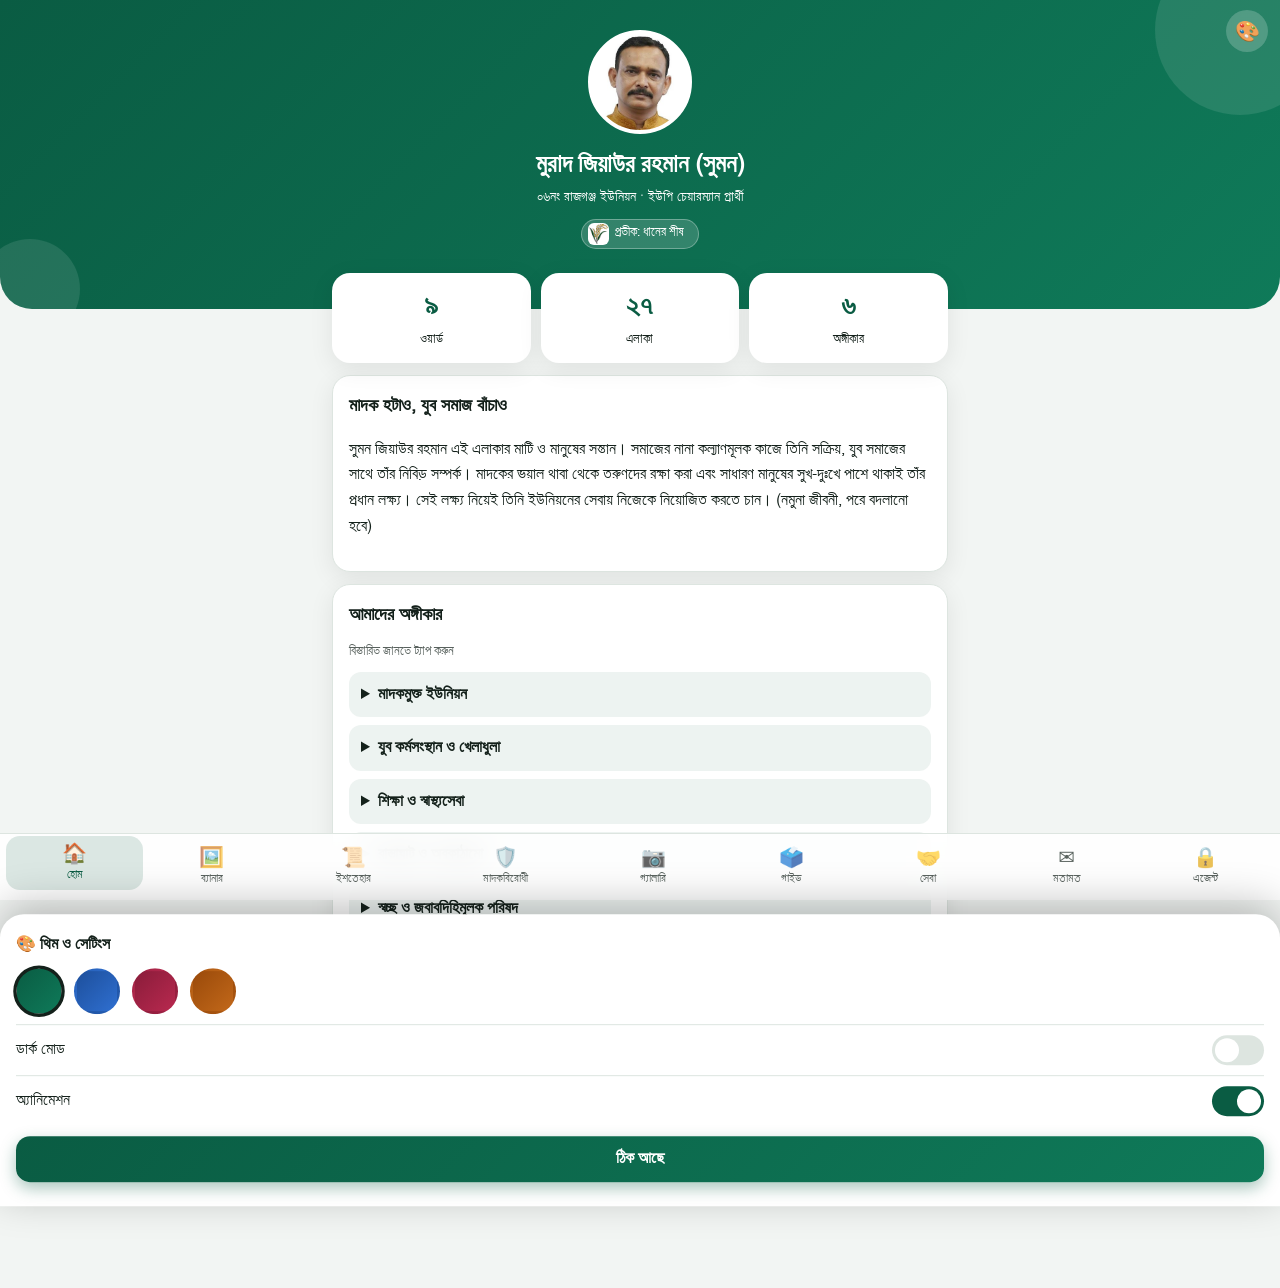
==== index.html @ 0ca91ae8 "Add files via upload" ====
<!doctype html><html lang="bn"><head><meta charset="utf-8"><meta name="viewport" content="width=device-width,initial-scale=1,viewport-fit=cover"><title>মুরাদ জিয়াউর রহমান (সুমন) · ০৬নং রাজগঞ্জ ইউনিয়ন</title>
<meta name="description" content="মাদক হটাও, যুব সমাজ বাঁচাও — ইউপি চেয়ারম্যান প্রার্থী, ০৬নং রাজগঞ্জ ইউনিয়ন, বেগমগঞ্জ, নোয়াখালী">
<meta property="og:type" content="website"><meta property="og:title" content="মুরাদ জিয়াউর রহমান (সুমন) · ইউপি চেয়ারম্যান প্রার্থী"><meta property="og:description" content="মাদক হটাও, যুব সমাজ বাঁচাও — ০৬নং রাজগঞ্জ ইউনিয়ন">
<meta property="og:image" content="https://sumonvai-seven.vercel.app/img/og.jpg"><meta property="og:url" content="https://sumonvai-seven.vercel.app/"><meta name="twitter:card" content="summary_large_image"><meta name="theme-color" content="#0a5c43">
<link rel="stylesheet" href="css/style.css"><link rel="manifest" href="manifest.json"><link rel="apple-touch-icon" href="img/icon-192.png"></head><body>
<header><div class="orb o1"></div><div class="orb o2"></div><button id="tb" aria-label="থিম">🎨</button><div class="av" id="av">👤</div><h1 id="hn"></h1><p id="hp"></p><span id="sy" class="chip"></span></header>
<nav><button class="on" data-t="home"><span>🏠</span>হোম</button><button data-t="make"><span>🖼️</span>ব্যানার</button><button data-t="manifesto"><span>📜</span>ইশতেহার</button><button data-t="drug"><span>🛡️</span>মাদকবিরোধী</button><button data-t="gallery"><span>📷</span>গ্যালারি</button><button data-t="guide"><span>🗳️</span>গাইড</button><button data-t="svc"><span>🤝</span>সেবা</button><button data-t="form"><span>✉️</span>মতামত</button><a href="agent.html"><span>🔒</span>এজেন্ট</a></nav>
<main>
<section id="home" class="on"><div class="stats rv"><div><b data-n="9">০</b>ওয়ার্ড</div><div><b data-n="27">০</b>এলাকা</div><div><b data-n="3">০</b>অঙ্গীকার</div></div><div class="card"><h2 id="sl"></h2><p id="bio"></p><button class="btn" id="vid" data-v="" style="display:none">▶ ভিডিও বার্তা দেখুন</button></div>
<div class="card"><h2>আমাদের অঙ্গীকার</h2><small>বিস্তারিত জানতে ট্যাপ করুন</small><div id="pl"></div></div>
<div class="card"><h2>যোগাযোগ</h2><p>ফোন: <a id="ph"></a><br>ফেসবুক: <a id="fb">পেজ দেখুন</a></p></div></section>
<section id="make"><div class="card"><h2>সমর্থক ব্যানার ও প্রোফাইল ফ্রেম</h2>
<label>আপনার ছবি<input id="pf" type="file" accept="image/*"></label><label>আপনার নাম<input id="un" placeholder="যেমন: আব্দুল করিম"></label>
<canvas id="ed" width="300" height="300"></canvas><small>আঙুলে টেনে সরান, দুই আঙুলে জুম করুন</small>
<input id="zm" type="range" min="1" max="4" step="0.02" value="1" aria-label="জুম">
<div class="row"><button id="rt">⟳ ঘুরান</button><button id="sq">⬜ গোল/চৌকো</button><button id="rs">রিসেট</button></div>
<div class="row"><button id="bg">✨ ব্যাকগ্রাউন্ড মুছুন (ঐচ্ছিক)</button></div>
<details id="bl" class="bl"><summary>🔗 অটো মোছা না হলে ফ্রি সাইটে মুছুন</summary><p>নিচের যেকোনো সাইটে ছবি দিয়ে ব্যাকগ্রাউন্ড মুছে <b>PNG</b> ডাউনলোড করুন, তারপর ওপরে "আপনার ছবি"-তে সেই PNG আপলোড করুন (স্বচ্ছ ব্যাকগ্রাউন্ড নিজে থেকেই ধরা হবে)।</p><div class="row"><a class="lk" href="https://www.remove.bg/upload" target="_blank" rel="noopener">remove.bg</a><a class="lk" href="https://www.adobe.com/express/feature/image/remove-background" target="_blank" rel="noopener">Adobe Express</a><a class="lk" href="https://www.photoroom.com/tools/background-remover" target="_blank" rel="noopener">Photoroom</a></div></details>
<div class="row" id="tp"></div><button class="btn" id="mk">ব্যানার বানান</button>
<canvas id="cv"></canvas><div id="ac" style="display:none"><button class="btn" id="d1">⬇ ডাউনলোড করুন</button><button class="btn" id="d2" style="background:#1877f2">📘 ফেসবুকে আপলোড করুন</button><button class="btn" id="d3" style="background:#25d366;color:#07240f">💬 হোয়াটসঅ্যাপে শেয়ার করুন</button></div>
<p><small>ছবি আপনার ফোনেই তৈরি হয়, কোথাও জমা হয় না।</small></p></div></section>
<section id="manifesto"><h2>ইশতেহার</h2><div id="mf"></div></section>
<section id="drug"><div class="card"><h2>🛡️ মাদকের বিরুদ্ধে আমার অবস্থান</h2><p id="dlead"></p><ul id="dp"></ul><div id="dm"></div><button class="btn" id="dc">🤝 মাদকবিরোধী উদ্যোগে যুক্ত হোন</button></div></section>

<section id="gallery"><h2>গ্যালারি</h2><div id="gl" class="gal"></div><div id="vl"></div></section>
<section id="form"><div class="card"><h2>মতামত / সমস্যা জানান / স্বেচ্ছাসেবক হোন</h2>
<label>কী জানাতে চান?<select id="ft"><option>মতামত</option><option>সমস্যা জানান</option><option>স্বেচ্ছাসেবক হতে চাই</option></select></label>
<label>নাম<input id="fn"></label><label>ফোন<input id="fp" type="tel" inputmode="tel"></label>
<label>ওয়ার্ড<select id="fw"><option value="">জানি না</option><option>ওয়ার্ড ১</option><option>ওয়ার্ড ২</option><option>ওয়ার্ড ৩</option><option>ওয়ার্ড ৪</option><option>ওয়ার্ড ৫</option><option>ওয়ার্ড ৬</option><option>ওয়ার্ড ৭</option><option>ওয়ার্ড ৮</option><option>ওয়ার্ড ৯</option></select></label>
<label>বার্তা<textarea id="fm" rows="4"></textarea></label>
<input id="fh" tabindex="-1" autocomplete="off" aria-hidden="true" style="position:absolute;left:-9999px">
<button class="btn" id="fs">পাঠান</button><p id="fx"></p></div></section>
<section id="guide"><div class="card"><h2>ভোটের দিনের গাইড</h2><small>ধাপে ট্যাপ করে টিক দিন ✓</small><p id="gd" style="display:none"></p><ol id="gs"></ol></div><div class="card"><h2>মনে রাখুন</h2><ul id="gn"></ul></div></section>
<section id="svc"><div class="card"><h2>সেবা ও জরুরি তথ্য</h2><ul><li>জরুরি সহায়তা: <a href="tel:999">৯৯৯</a></li><li>জন্ম ও মৃত্যু নিবন্ধন, নাগরিক ও ওয়ারিশ সনদ, ভাতার আবেদন: ইউনিয়ন পরিষদ কার্যালয়ে যোগাযোগ করুন <a id="of"></a></li><li>যোগাযোগ: <span id="ct"></span></li></ul></div></section>
</main>
<div id="ts"><b>🎨 থিম ও সেটিংস</b><div class="sw" id="swp"></div><div class="tg">ডার্ক মোড<button id="dkb"></button></div><div class="tg">অ্যানিমেশন<button id="mob" class="on"></button></div><button class="btn" id="tc">ঠিক আছে</button></div><div id="sp"><img class="lg" id="spi" alt=""><b id="spn"></b><small>০৬নং রাজগঞ্জ ইউনিয়ন</small></div><div id="tt"></div><canvas id="cf"></canvas>
<script src="js/config.js"></script><script src="js/app.js"></script><script src="js/studio.js"></script><script src="js/extras.js"></script></body></html>
---- css/style.css ----
@font-face{font-family:BnEmbed;src:url(../fonts/bn.woff) format("woff");font-display:swap}
:root{--c:#0a5c43;--bg:#f2f5f3;--ink:#14211b;--card:#fff;--line:#dde5e0;box-sizing:border-box;padding-top:env(safe-area-inset-top,0px);padding-bottom:env(safe-area-inset-bottom,0px)}
@media(prefers-color-scheme:dark){:root{--bg:#0e1411;--ink:#e8efea;--card:#171f1b;--line:#27342d}}
*{box-sizing:inherit}body{margin:0;background:var(--bg);color:var(--ink);font:16px/1.6 "Noto Sans Bengali","Kalpurush","Siyam Rupali",BnEmbed,system-ui,sans-serif}
header{background:var(--c);color:#fff;padding:18px 14px;text-align:center}header h1{margin:0;font-size:24px}header p{margin:2px 0 0;opacity:.92;font-size:14px}
nav{display:flex;gap:6px;overflow-x:auto;padding:10px 12px;position:sticky;top:env(safe-area-inset-top,0px);background:var(--bg);z-index:2}
nav button,nav a{flex:none;border:1.5px solid var(--line);background:var(--card);color:var(--ink);border-radius:99px;padding:8px 14px;font:inherit;font-size:14px;text-decoration:none;cursor:pointer}nav .on{background:var(--c);border-color:var(--c);color:#fff}
main{max-width:640px;margin:0 auto;padding:0 12px 30px}section{display:none}section.on{display:block}
.card{background:var(--card);border:1px solid var(--line);border-radius:16px;padding:16px;margin-bottom:12px}h2{margin:0 0 8px;font-size:18px}li{margin:6px 0}
.btn{background:var(--c);color:#fff;border:0;border-radius:12px;min-height:46px;padding:0 18px;font:inherit;font-weight:700;cursor:pointer;width:100%;margin-top:10px}
input{font:inherit;width:100%;min-height:46px;border:1.5px solid var(--line);border-radius:12px;padding:0 12px;background:var(--card);color:var(--ink);margin-top:6px}
canvas{width:100%;border-radius:12px;margin-top:10px;display:none}small{opacity:.7}a{color:var(--c)}
@counter-style bengali{system:numeric;symbols:"০" "১" "২" "৩" "৪" "৫" "৬" "৭" "৮" "৯"}
:root{--c2:#0f7a59;--acc:#c8962e;--r:18px;--sh:0 6px 24px rgba(0,0,0,.08)}
:root[data-theme=light]{--bg:#f2f5f3;--ink:#14211b;--card:#fff;--line:#dde5e0}:root[data-theme=dark]{--bg:#0e1411;--ink:#e8efea;--card:#171f1b;--line:#27342d}
body{padding-bottom:86px;transition:background .4s,color .4s}
@keyframes up{from{opacity:0;transform:translateY(18px)}to{opacity:1;transform:none}}@keyframes fl{0%,100%{transform:translateY(0)}50%{transform:translateY(-14px)}}
@keyframes pr{0%{box-shadow:0 0 0 0 rgba(255,255,255,.55)}100%{box-shadow:0 0 0 22px rgba(255,255,255,0)}}@keyframes sh{to{background-position:-200% 0}}
header{position:relative;overflow:hidden;background:linear-gradient(135deg,var(--c),var(--c2));padding:30px 16px 56px;border-radius:0 0 32px 32px}
.orb{position:absolute;border-radius:50%;background:rgba(255,255,255,.1);animation:fl 7s ease-in-out infinite}.o1{width:170px;height:170px;top:-55px;right:-45px}.o2{width:100px;height:100px;bottom:-30px;left:-20px;animation-delay:-3s}
.av{width:104px;height:104px;margin:0 auto 12px;border-radius:50%;border:4px solid #fff;background:#cfd8d3 center/cover;display:grid;place-items:center;font-size:48px;animation:pr 2.4s infinite;position:relative}
header h1,header p{position:relative;animation:up .7s both}header p{animation-delay:.15s}
#tb{position:absolute;top:calc(10px + env(safe-area-inset-top,0px));right:12px;z-index:3;width:42px;height:42px;border-radius:50%;border:0;background:rgba(255,255,255,.2);color:#fff;font-size:20px;cursor:pointer;backdrop-filter:blur(6px)}
nav{position:fixed;top:auto;bottom:0;left:0;right:0;justify-content:space-around;gap:0;padding:6px 6px calc(6px + env(safe-area-inset-bottom,0px));background:color-mix(in srgb,var(--card) 88%,transparent);backdrop-filter:blur(14px);border-top:1px solid var(--line);overflow:visible}
nav button,nav a{display:flex;flex-direction:column;align-items:center;border:0;background:none;border-radius:14px;padding:6px 8px;font-size:11.5px;min-width:56px;transition:.25s;color:var(--ink);opacity:.7}nav span{font-size:20px;line-height:1.2}
nav .on{background:color-mix(in srgb,var(--c) 14%,transparent);color:var(--c);opacity:1;transform:translateY(-4px)}
section.on{animation:up .45s both}.card{border-radius:var(--r);box-shadow:var(--sh);transition:transform .25s,box-shadow .25s}.card:hover{transform:translateY(-3px)}
.rv{opacity:0;transform:translateY(22px);transition:opacity .6s,transform .6s}.rv.in{opacity:1;transform:none}
.stats{display:grid;grid-template-columns:repeat(3,1fr);gap:10px;margin:-36px 0 12px;position:relative;z-index:1}.stats div{background:var(--card);border-radius:var(--r);box-shadow:var(--sh);text-align:center;padding:12px 4px;font-size:13px}.stats b{display:block;font-size:28px;color:var(--c)}
ol{counter-reset:n;list-style:none;padding:0}ol li{counter-increment:n;position:relative;padding:10px 12px 10px 54px;background:color-mix(in srgb,var(--c) 7%,transparent);border-radius:12px;cursor:pointer;transition:.25s}
ol li:before{content:counter(n,bengali);position:absolute;left:10px;top:50%;transform:translateY(-50%);width:32px;height:32px;border-radius:50%;background:var(--c);color:#fff;display:grid;place-items:center;font-weight:700}
ol li.done{opacity:.55;text-decoration:line-through}ol li.done:before{content:"✓";background:var(--acc)}
ul{list-style:none;padding:0;display:grid;gap:8px}ul li{background:color-mix(in srgb,var(--c) 7%,transparent);border-radius:12px;padding:10px 12px}
.btn{background:linear-gradient(135deg,var(--c),var(--c2));border-radius:14px;transition:transform .15s,box-shadow .25s;box-shadow:0 6px 16px color-mix(in srgb,var(--c) 35%,transparent)}.btn:active{transform:scale(.97)}
.btn.load{background:linear-gradient(90deg,var(--c),var(--acc),var(--c));background-size:200% 100%;animation:sh 1s linear infinite}
input:focus-visible,button:focus-visible,a:focus-visible{outline:3px solid color-mix(in srgb,var(--acc) 70%,transparent);outline-offset:2px}
#ts{position:fixed;left:0;right:0;bottom:0;z-index:20;background:var(--card);border-radius:24px 24px 0 0;padding:18px 16px calc(24px + env(safe-area-inset-bottom,0px));transform:translateY(105%);transition:transform .4s cubic-bezier(.2,.9,.3,1);box-shadow:0 -10px 40px rgba(0,0,0,.25)}#ts.on{transform:none}
.sw{display:flex;gap:12px;margin:10px 0}.sw i{width:46px;height:46px;border-radius:50%;cursor:pointer;border:3px solid transparent;transition:.2s}.sw i.on{border-color:var(--ink);transform:scale(1.12)}
.tg{display:flex;justify-content:space-between;align-items:center;padding:10px 0;border-top:1px solid var(--line)}.tg button{width:52px;height:30px;border-radius:99px;border:0;background:var(--line);position:relative;cursor:pointer}.tg button:after{content:"";position:absolute;top:3px;left:3px;width:24px;height:24px;border-radius:50%;background:#fff;transition:.25s}.tg button.on{background:var(--c)}.tg button.on:after{left:25px}
#sp{position:fixed;inset:0;z-index:50;background:linear-gradient(135deg,var(--c),var(--c2));color:#fff;display:grid;place-content:center;text-align:center;gap:10px;transition:opacity .6s,visibility .6s}#sp.off{opacity:0;visibility:hidden}#sp .lg{font-size:64px;animation:fl 1.6s ease-in-out infinite}#sp b{font-size:26px;animation:up .8s both}
#tt{position:fixed;left:50%;bottom:96px;transform:translate(-50%,20px);background:#16201a;color:#fff;padding:10px 16px;border-radius:12px;opacity:0;transition:.3s;z-index:30;pointer-events:none}#tt.on{opacity:1;transform:translate(-50%,0)}
#cf{position:fixed;inset:0;pointer-events:none;z-index:40}
.nm *{animation:none!important;transition:none!important}.nm .rv{opacity:1!important;transform:none!important}
@media(prefers-reduced-motion:reduce){*{animation:none!important;transition:none!important}.rv{opacity:1;transform:none}}
:root[data-theme=dark] .stats b,:root[data-theme=dark] nav .on{color:var(--acc)}@media(prefers-color-scheme:dark){:root:not([data-theme=light]) .stats b,:root:not([data-theme=light]) nav .on{color:var(--acc)}}
.row{display:flex;gap:6px;flex-wrap:wrap;margin-top:8px}.row button{flex:1;min-width:84px;min-height:42px;border:1.5px solid var(--line);background:var(--card);color:var(--ink);border-radius:12px;font:inherit;font-size:13px;cursor:pointer}.row button.on{background:var(--c);color:#fff;border-color:var(--c)}
summary{cursor:pointer}details p{margin:8px 0 0}input[type=range]{padding:0;min-height:30px}#ed{display:block;margin:10px auto;touch-action:none;border-radius:16px;background:#0001;max-width:100%}#manifesto h2{margin:4px 4px 10px}

nav{overflow-x:auto;justify-content:flex-start}nav button,nav a{flex:1 0 auto}section>h2{margin:4px 4px 10px}
select,textarea{font:inherit;width:100%;border:1.5px solid var(--line);border-radius:12px;padding:10px 12px;background:var(--card);color:var(--ink);margin-top:6px}label{display:block;margin-top:10px;font-size:14px}
.gal{display:grid;grid-template-columns:repeat(3,1fr);gap:6px;margin-bottom:12px}.gal img{width:100%;aspect-ratio:1;object-fit:cover;border-radius:10px;cursor:pointer}.gal:empty{display:none}
#lb{position:fixed;inset:0;z-index:60;background:rgba(0,0,0,.92);display:grid;place-items:center}#lb img{max-width:96%;max-height:92%;border-radius:8px}iframe.v{width:100%;height:300px;border:0;border-radius:12px;margin-top:10px}

.chip{display:inline-flex;align-items:center;gap:6px;margin-top:10px;background:rgba(255,255,255,.16);border:1px solid rgba(255,255,255,.3);border-radius:99px;padding:3px 14px 3px 6px;font-size:13px;position:relative;animation:up .7s .3s both}.chip img{height:22px;background:#fff;border-radius:6px;padding:1px}
details.pd{background:color-mix(in srgb,var(--c) 7%,transparent);border-radius:12px;padding:10px 12px;margin-top:8px}details.pd summary{font-weight:700}details.pd p{margin:8px 0 0;font-size:14.5px}
.gt{position:relative;aspect-ratio:1;border-radius:10px;overflow:hidden;background:color-mix(in srgb,var(--c) 10%,var(--card));display:grid;place-items:center}.gt img{position:absolute;inset:0;width:100%;height:100%;aspect-ratio:auto}
.gt b{position:absolute;left:0;right:0;bottom:0;padding:16px 4px 4px;font-size:11px;font-weight:600;text-align:center;color:#fff;background:linear-gradient(transparent,rgba(0,0,0,.7))}
.gt.e{align-content:center;text-align:center;font-size:26px}.gt.e b{position:static;background:none;color:var(--ink);padding:2px 4px 0;opacity:.8}
#drug .btn{margin-top:14px}#gd{margin:8px 0}

img.lg{width:128px;height:128px;border-radius:50%;object-fit:cover;border:4px solid #fff;margin:0 auto;animation:fl 1.6s ease-in-out infinite}
.more p,#dm p{font-size:14.5px;margin:8px 0}#dm h3{margin:14px 0 2px;font-size:16px;color:var(--c)}.more{margin-top:8px;border-top:1px solid var(--line);padding-top:4px}

#tp{display:grid;grid-template-columns:repeat(3,1fr);gap:8px}#tp button{display:flex;flex-direction:column;align-items:center;gap:4px;padding:6px;min-width:0}#tp button span{font-size:12px;line-height:1.3}#tp canvas{display:block;margin:0;width:100%;aspect-ratio:4/5;border-radius:8px;background:#0001}
.bl{margin-top:8px;border:1.5px solid var(--line);border-radius:12px;padding:8px 12px;font-size:13px}.bl summary{font-weight:600}.bl p{font-size:12.5px}.lk{flex:1;min-width:96px;text-align:center;padding:10px 6px;border:1.5px solid var(--c);border-radius:12px;text-decoration:none;font-weight:600;font-size:13px}
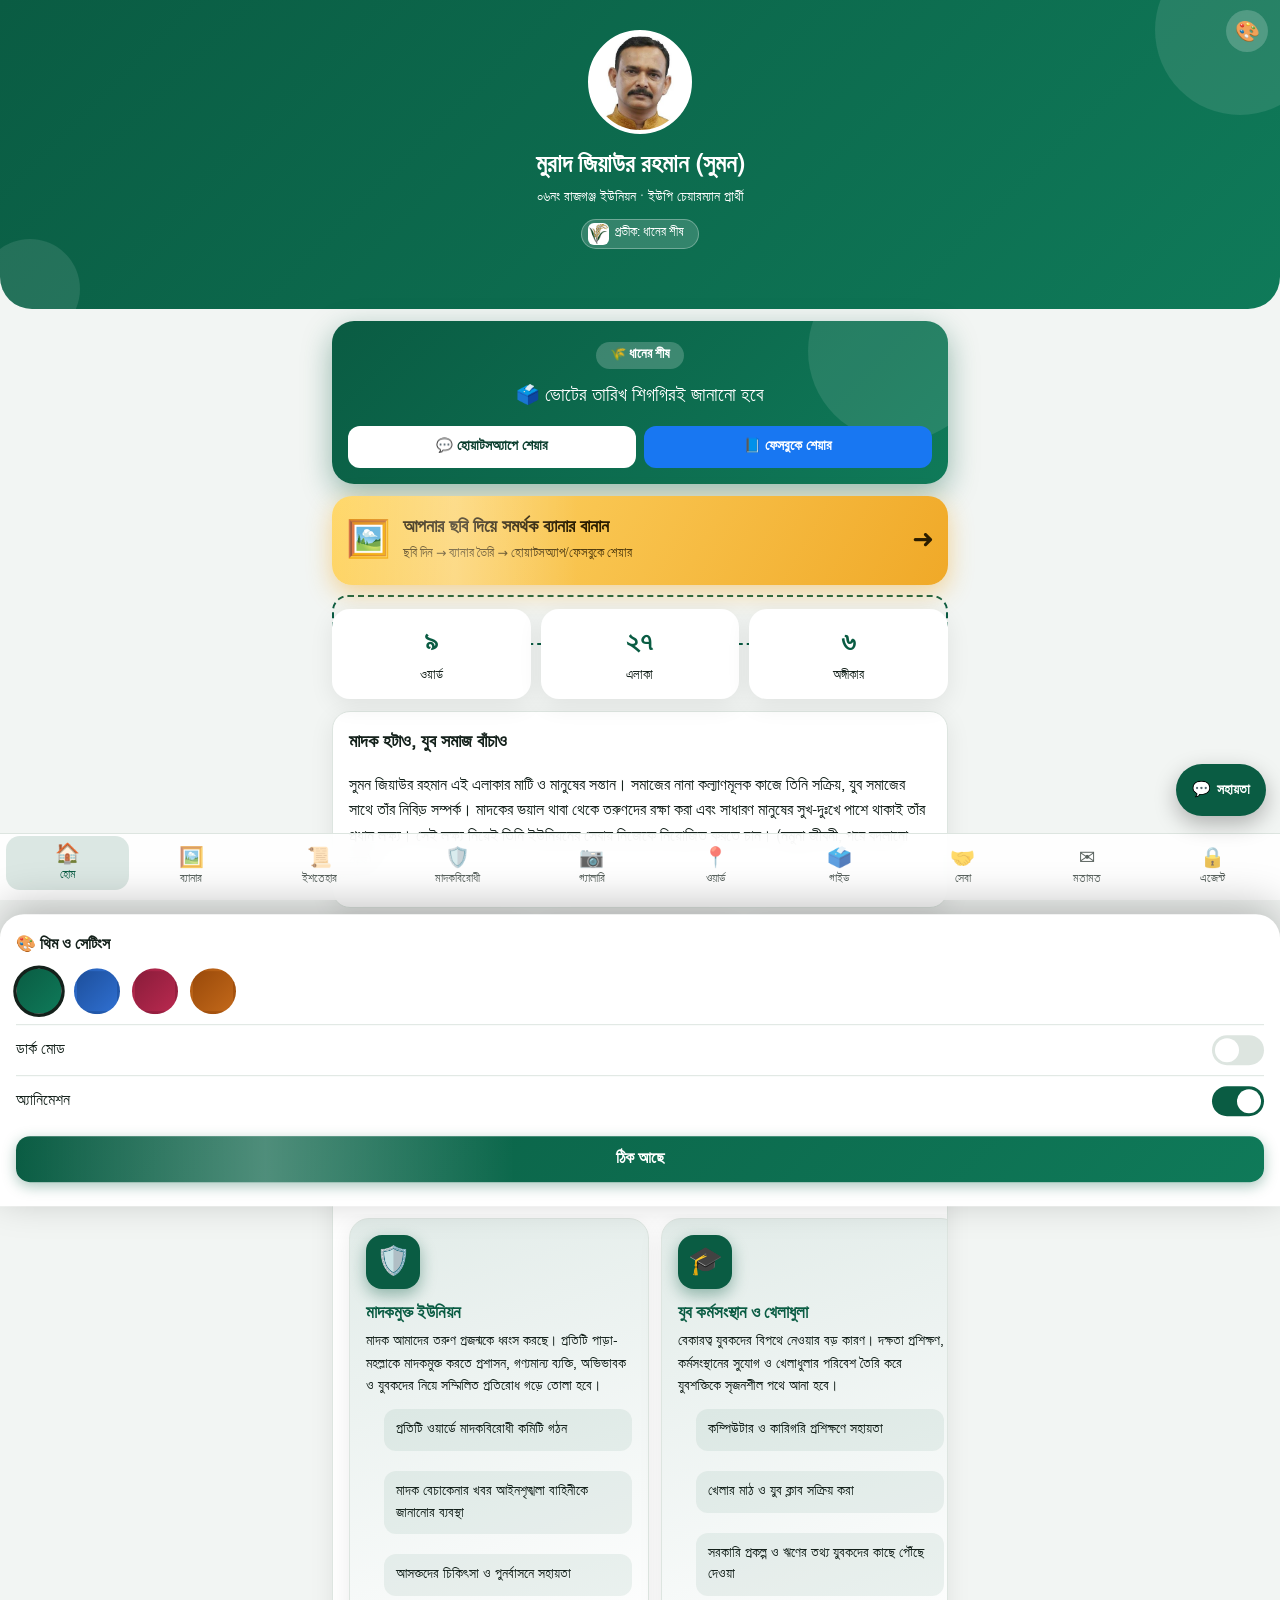
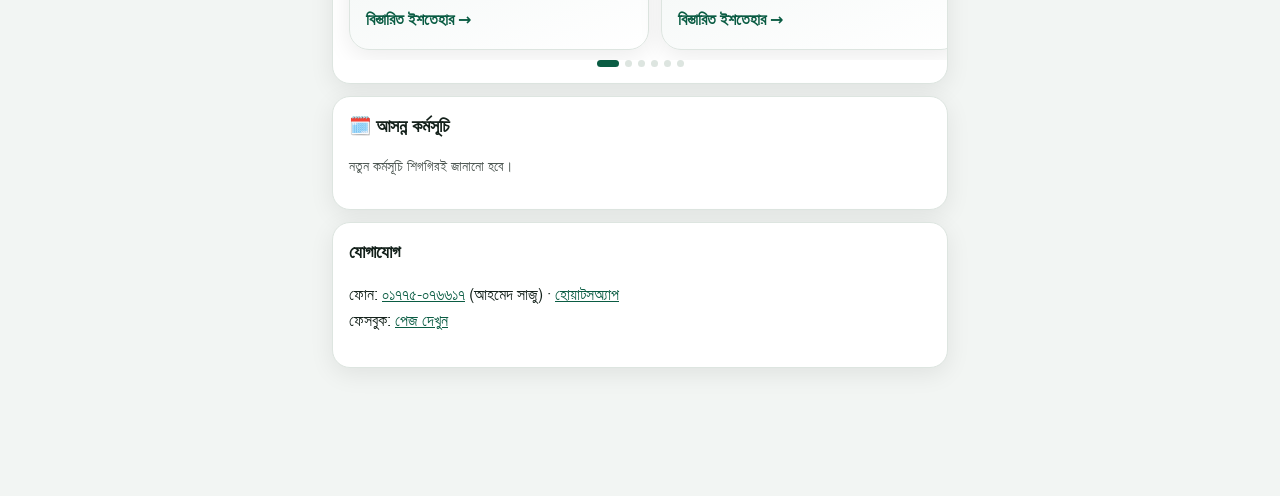
==== commit 2ef5f09b: "Add files via upload" ====
--- a/index.html
+++ b/index.html
@@ -1,13 +1,22 @@
-<!doctype html><html lang="bn"><head><meta charset="utf-8"><meta name="viewport" content="width=device-width,initial-scale=1,viewport-fit=cover"><title>মুরাদ জিয়াউর রহমান (সুমন) · ০৬নং রাজগঞ্জ ইউনিয়ন</title>
-<meta name="description" content="মাদক হটাও, যুব সমাজ বাঁচাও — ইউপি চেয়ারম্যান প্রার্থী, ০৬নং রাজগঞ্জ ইউনিয়ন, বেগমগঞ্জ, নোয়াখালী">
-<meta property="og:type" content="website"><meta property="og:title" content="মুরাদ জিয়াউর রহমান (সুমন) · ইউপি চেয়ারম্যান প্রার্থী"><meta property="og:description" content="মাদক হটাও, যুব সমাজ বাঁচাও — ০৬নং রাজগঞ্জ ইউনিয়ন">
-<meta property="og:image" content="https://sumonvai-seven.vercel.app/img/og.jpg"><meta property="og:url" content="https://sumonvai-seven.vercel.app/"><meta name="twitter:card" content="summary_large_image"><meta name="theme-color" content="#0a5c43">
-<link rel="stylesheet" href="css/style.css"><link rel="manifest" href="manifest.json"><link rel="apple-touch-icon" href="img/icon-192.png"></head><body>
+<!doctype html><html lang="bn"><head><meta charset="utf-8"><meta name="viewport" content="width=device-width,initial-scale=1,viewport-fit=cover"><title>রাজগঞ্জ ইউনিয়ন চেয়ারম্যান প্রার্থী মুরাদ জিয়াউর রহমান (সুমন) | ০৬নং রাজগঞ্জ, বেগমগঞ্জ, নোয়াখালী</title>
+<meta name="description" content="রাজগঞ্জ ইউনিয়ন চেয়ারম্যান প্রার্থী মুরাদ জিয়াউর রহমান (সুমন) — ধানের শীষ। মাদক হটাও, যুব সমাজ বাঁচাও। ০৬নং রাজগঞ্জ ইউনিয়ন পরিষদ, বেগমগঞ্জ, নোয়াখালী: ইশতেহার, কর্মসূচি, ওয়ার্ডভিত্তিক তথ্য ও ভোটার সহায়তা।">
+<meta name="keywords" content="রাজগঞ্জ ইউনিয়ন চেয়ারম্যান, রাজগঞ্জ ইউনিয়ন, ০৬নং রাজগঞ্জ ইউনিয়ন পরিষদ, মুরাদ জিয়াউর রহমান সুমন, সুমন চেয়ারম্যান, বেগমগঞ্জ চেয়ারম্যান প্রার্থী, ধানের শীষ, নোয়াখালী ইউপি নির্বাচন">
+<link rel="canonical" href="https://sumonchairman.vercel.app/"><meta name="robots" content="index,follow"><meta name="author" content="মুরাদ জিয়াউর রহমান (সুমন)">
+<meta property="og:type" content="website"><meta property="og:locale" content="bn_BD"><meta property="og:site_name" content="রাজগঞ্জ ইউনিয়ন · সুমন ভাই"><meta property="og:title" content="রাজগঞ্জ ইউনিয়ন চেয়ারম্যান প্রার্থী মুরাদ জিয়াউর রহমান (সুমন) — ধানের শীষ"><meta property="og:description" content="মাদক হটাও, যুব সমাজ বাঁচাও — ০৬নং রাজগঞ্জ ইউনিয়ন। ইশতেহার, কর্মসূচি ও সমর্থক ব্যানার।">
+<meta property="og:image" content="https://sumonchairman.vercel.app/img/og.jpg"><meta property="og:image:width" content="1200"><meta property="og:image:height" content="630"><meta property="og:url" content="https://sumonchairman.vercel.app/"><meta name="twitter:card" content="summary_large_image"><meta name="twitter:image" content="https://sumonchairman.vercel.app/img/og.jpg"><meta name="theme-color" content="#0a5c43">
+<script type="application/ld+json">{"@context":"https://schema.org","@type":"Person","name":"মুরাদ জিয়াউর রহমান (সুমন)","alternateName":["সুমন","Murad Ziaur Rahman Sumon"],"jobTitle":"ইউনিয়ন পরিষদ চেয়ারম্যান প্রার্থী","url":"https://sumonchairman.vercel.app/","image":"https://sumonchairman.vercel.app/img/candidate.jpg","affiliation":{"@type":"Organization","name":"বাংলাদেশ জাতীয়তাবাদী দল (বিএনপি)"},"workLocation":{"@type":"AdministrativeArea","name":"০৬নং রাজগঞ্জ ইউনিয়ন, বেগমগঞ্জ, নোয়াখালী"}}</script>
+<link rel="stylesheet" href="css/style.css"><link rel="stylesheet" href="css/home.css"><link rel="manifest" href="manifest.json"><link rel="apple-touch-icon" href="img/icon-192.png"></head><body>
 <header><div class="orb o1"></div><div class="orb o2"></div><button id="tb" aria-label="থিম">🎨</button><div class="av" id="av">👤</div><h1 id="hn"></h1><p id="hp"></p><span id="sy" class="chip"></span></header>
-<nav><button class="on" data-t="home"><span>🏠</span>হোম</button><button data-t="make"><span>🖼️</span>ব্যানার</button><button data-t="manifesto"><span>📜</span>ইশতেহার</button><button data-t="drug"><span>🛡️</span>মাদকবিরোধী</button><button data-t="gallery"><span>📷</span>গ্যালারি</button><button data-t="guide"><span>🗳️</span>গাইড</button><button data-t="svc"><span>🤝</span>সেবা</button><button data-t="form"><span>✉️</span>মতামত</button><a href="agent.html"><span>🔒</span>এজেন্ট</a></nav>
+<nav><button class="on" data-t="home"><span>🏠</span>হোম</button><button data-t="make"><span>🖼️</span>ব্যানার</button><button data-t="manifesto"><span>📜</span>ইশতেহার</button><button data-t="drug"><span>🛡️</span>মাদকবিরোধী</button><button data-t="gallery"><span>📷</span>গ্যালারি</button><button data-t="ward"><span>📍</span>ওয়ার্ড</button><button data-t="guide"><span>🗳️</span>গাইড</button><button data-t="svc"><span>🤝</span>সেবা</button><button data-t="form"><span>✉️</span>মতামত</button><a href="agent.html"><span>🔒</span>এজেন্ট</a></nav>
 <main>
-<section id="home" class="on"><div class="stats rv"><div><b data-n="9">০</b>ওয়ার্ড</div><div><b data-n="27">০</b>এলাকা</div><div><b data-n="3">০</b>অঙ্গীকার</div></div><div class="card"><h2 id="sl"></h2><p id="bio"></p><button class="btn" id="vid" data-v="" style="display:none">▶ ভিডিও বার্তা দেখুন</button></div>
-<div class="card"><h2>আমাদের অঙ্গীকার</h2><small>বিস্তারিত জানতে ট্যাপ করুন</small><div id="pl"></div></div>
+<section id="home" class="on"><div id="nt" class="nt" style="display:none"></div>
+<div class="hero rv"><span class="hb">🌾 ধানের শীষ</span><div id="cd"></div><div class="row"><button id="shs">💬 হোয়াটসঅ্যাপে শেয়ার</button><button id="shf">📘 ফেসবুকে শেয়ার</button></div></div>
+<button class="cta" data-go="make"><span class="ci">🖼️</span><span class="ct"><b>আপনার ছবি দিয়ে সমর্থক ব্যানার বানান</b><small>ছবি দিন → ব্যানার তৈরি → হোয়াটসঅ্যাপ/ফেসবুকে শেয়ার</small></span><span class="ca">➜</span></button>
+<button class="inst" id="inst">📲 সফটওয়্যার ডাউনলোড করুন</button>
+<div class="stats rv"><div><b data-n="9">০</b>ওয়ার্ড</div><div><b data-n="27">০</b>এলাকা</div><div><b data-n="3">০</b>অঙ্গীকার</div></div><div class="card"><h2 id="sl"></h2><p id="bio"></p><button class="btn" id="vid" data-v="" style="display:none">▶ ভিডিও বার্তা দেখুন</button></div>
+<div class="tl-g"><button class="tl" data-go="manifesto"><span>📜</span>ইশতেহার</button><button class="tl" data-go="ward"><span>📍</span>ওয়ার্ড তথ্য</button><button class="tl" data-go="ward" data-tab="rp"><span>🛠️</span>সমস্যা জানান</button><button class="tl" data-go="gallery"><span>📷</span>গ্যালারি</button><button class="tl" data-go="guide"><span>🗳️</span>ভোটের গাইড</button><button class="tl" data-go="form"><span>🙋</span>স্বেচ্ছাসেবক</button></div>
+<div class="card"><h2>আমাদের অঙ্গীকার</h2><small>পাশে সোয়াইপ করুন ➜</small><div id="pl"></div></div>
+<div class="card"><h2>🗓️ আসন্ন কর্মসূচি</h2><div id="ev"><p class="m">লোড হচ্ছে…</p></div></div>
 <div class="card"><h2>যোগাযোগ</h2><p>ফোন: <a id="ph"></a><br>ফেসবুক: <a id="fb">পেজ দেখুন</a></p></div></section>
 <section id="make"><div class="card"><h2>সমর্থক ব্যানার ও প্রোফাইল ফ্রেম</h2>
 <label>আপনার ছবি<input id="pf" type="file" accept="image/*"></label><label>আপনার নাম<input id="un" placeholder="যেমন: আব্দুল করিম"></label>
@@ -22,7 +31,7 @@
 <section id="manifesto"><h2>ইশতেহার</h2><div id="mf"></div></section>
 <section id="drug"><div class="card"><h2>🛡️ মাদকের বিরুদ্ধে আমার অবস্থান</h2><p id="dlead"></p><ul id="dp"></ul><div id="dm"></div><button class="btn" id="dc">🤝 মাদকবিরোধী উদ্যোগে যুক্ত হোন</button></div></section>
 
-<section id="gallery"><h2>গ্যালারি</h2><div id="gl" class="gal"></div><div id="vl"></div></section>
+<section id="gallery"><h2>গ্যালারি</h2><div id="gk" class="gk"></div><p id="gd" class="gdsc"></p><div id="gl" class="gal"></div><div id="vl"></div></section>
 <section id="form"><div class="card"><h2>মতামত / সমস্যা জানান / স্বেচ্ছাসেবক হোন</h2>
 <label>কী জানাতে চান?<select id="ft"><option>মতামত</option><option>সমস্যা জানান</option><option>স্বেচ্ছাসেবক হতে চাই</option></select></label>
 <label>নাম<input id="fn"></label><label>ফোন<input id="fp" type="tel" inputmode="tel"></label>
@@ -30,8 +39,12 @@
 <label>বার্তা<textarea id="fm" rows="4"></textarea></label>
 <input id="fh" tabindex="-1" autocomplete="off" aria-hidden="true" style="position:absolute;left:-9999px">
 <button class="btn" id="fs">পাঠান</button><p id="fx"></p></div></section>
+<section id="ward"><div class="card"><h2>📍 ওয়ার্ড অনুযায়ী তথ্য</h2><small>ইউনিয়নের ৯টি ওয়ার্ড — যেকোনোটিতে ট্যাপ করুন (গাঢ় রং = বেশি ভোটার)</small><div id="wg" class="wg"></div><div id="wdt" class="wdt"></div></div>
+<div class="card" id="pt"><h2>🛠️ আপনার সমস্যা জানান</h2><div class="ptb" id="ptb"><button data-k="rp" class="on">সমস্যা জানান</button><button data-k="tr">অবস্থা দেখুন</button></div>
+<div class="pt-r"><label>নাম<input id="pn"></label><label>ফোন (ঐচ্ছিক)<input id="pp" type="tel" inputmode="tel"></label><label>ওয়ার্ড<select id="pw"></select></label><label>বিষয়<select id="pj"><option>রাস্তাঘাট</option><option>বিদ্যুৎ</option><option>পানি ও স্যানিটেশন</option><option>মাদক</option><option>শিক্ষা</option><option>স্বাস্থ্য</option><option>অন্যান্য</option></select></label><label>সমস্যার বিবরণ<textarea id="pm" rows="4"></textarea></label><input id="ph2" tabindex="-1" autocomplete="off" aria-hidden="true" style="position:absolute;left:-9999px"><button class="btn" id="ps">জমা দিন</button><div id="po"></div></div>
+<div class="pt-t" hidden><label>আপনার নম্বর<input id="tn" inputmode="numeric" placeholder="যেমন: ১২৩৪৫৬"></label><button class="btn" id="tg">অবস্থা দেখুন</button><div id="tr"></div></div></div></section>
 <section id="guide"><div class="card"><h2>ভোটের দিনের গাইড</h2><small>ধাপে ট্যাপ করে টিক দিন ✓</small><p id="gd" style="display:none"></p><ol id="gs"></ol></div><div class="card"><h2>মনে রাখুন</h2><ul id="gn"></ul></div></section>
 <section id="svc"><div class="card"><h2>সেবা ও জরুরি তথ্য</h2><ul><li>জরুরি সহায়তা: <a href="tel:999">৯৯৯</a></li><li>জন্ম ও মৃত্যু নিবন্ধন, নাগরিক ও ওয়ারিশ সনদ, ভাতার আবেদন: ইউনিয়ন পরিষদ কার্যালয়ে যোগাযোগ করুন <a id="of"></a></li><li>যোগাযোগ: <span id="ct"></span></li></ul></div></section>
 </main>
-<div id="ts"><b>🎨 থিম ও সেটিংস</b><div class="sw" id="swp"></div><div class="tg">ডার্ক মোড<button id="dkb"></button></div><div class="tg">অ্যানিমেশন<button id="mob" class="on"></button></div><button class="btn" id="tc">ঠিক আছে</button></div><div id="sp"><img class="lg" id="spi" alt=""><b id="spn"></b><small>০৬নং রাজগঞ্জ ইউনিয়ন</small></div><div id="tt"></div><canvas id="cf"></canvas>
-<script src="js/config.js"></script><script src="js/app.js"></script><script src="js/studio.js"></script><script src="js/extras.js"></script></body></html>+<button id="cb" aria-label="ভোটার সহায়তা">💬<span>সহায়তা</span></button><div id="cp"><div class="chd"><b>🗳️ ভোটার সহায়তা</b><button id="cx" aria-label="বন্ধ">✕</button></div><div id="cm"></div><div id="cq"></div><div class="cin"><input id="ci" placeholder="আপনার প্রশ্ন লিখুন…" autocomplete="off"><button id="cs">➤</button></div></div><div id="ts"><b>🎨 থিম ও সেটিংস</b><div class="sw" id="swp"></div><div class="tg">ডার্ক মোড<button id="dkb"></button></div><div class="tg">অ্যানিমেশন<button id="mob" class="on"></button></div><button class="btn" id="tc">ঠিক আছে</button></div><div id="sp"><img class="lg" id="spi" alt=""><b id="spn"></b><small>০৬নং রাজগঞ্জ ইউনিয়ন</small></div><div id="tt"></div><canvas id="cf"></canvas>
+<script src="js/config.js"></script><script src="js/app.js"></script><script src="js/studio.js"></script><script src="js/extras.js"></script><script src="js/extras2.js"></script></body></html>
--- a/css/style.css
+++ b/css/style.css
@@ -64,3 +64,5 @@
 
 #tp{display:grid;grid-template-columns:repeat(3,1fr);gap:8px}#tp button{display:flex;flex-direction:column;align-items:center;gap:4px;padding:6px;min-width:0}#tp button span{font-size:12px;line-height:1.3}#tp canvas{display:block;margin:0;width:100%;aspect-ratio:4/5;border-radius:8px;background:#0001}
 .bl{margin-top:8px;border:1.5px solid var(--line);border-radius:12px;padding:8px 12px;font-size:13px}.bl summary{font-weight:600}.bl p{font-size:12.5px}.lk{flex:1;min-width:96px;text-align:center;padding:10px 6px;border:1.5px solid var(--c);border-radius:12px;text-decoration:none;font-weight:600;font-size:13px}
+
+.gk{display:flex;gap:6px;overflow-x:auto;padding:2px 0 8px;margin-bottom:4px;-webkit-overflow-scrolling:touch}.gk button{flex:none;border:1px solid color-mix(in srgb,var(--c) 40%,transparent);background:var(--card);color:var(--ink);border-radius:99px;padding:6px 14px;font:inherit;font-size:13px;cursor:pointer;white-space:nowrap}.gk button.on{background:var(--c);color:#fff;border-color:var(--c)}.gdsc{margin:0 0 10px;font-size:14px;opacity:.85}.gdsc:empty{display:none}
--- a/css/home.css
+++ b/css/home.css
@@ -0,0 +1,67 @@
+/* নতুন হোম ফিচার ও UI উন্নয়ন */
+@keyframes shn{0%{transform:translateX(-120%) skewX(-20deg)}60%,100%{transform:translateX(260%) skewX(-20deg)}}
+@keyframes pu{0%,100%{transform:scale(1)}50%{transform:scale(1.045)}}
+@keyframes rp{from{box-shadow:0 0 0 0 color-mix(in srgb,var(--c) 45%,transparent)}to{box-shadow:0 0 0 18px transparent}}
+@keyframes pop{0%{transform:scale(.6);opacity:0}70%{transform:scale(1.06)}100%{transform:scale(1);opacity:1}}
+@keyframes tk{0%{transform:translateY(-6px);opacity:.2}100%{transform:none;opacity:1}}
+@keyframes gl{0%,100%{background-position:0 50%}50%{background-position:100% 50%}}
+section.on{animation:up .5s both}
+.card{box-shadow:var(--sh);transition:transform .25s,box-shadow .25s}.card:hover{transform:translateY(-2px);box-shadow:0 10px 30px rgba(0,0,0,.12)}
+.btn{position:relative;overflow:hidden;transition:transform .15s,filter .2s;box-shadow:0 4px 14px color-mix(in srgb,var(--c) 35%,transparent)}.btn:hover{filter:brightness(1.08)}.btn:active{transform:scale(.97)}
+.btn::after,.cta::after{content:"";position:absolute;top:0;bottom:0;width:40%;left:0;background:linear-gradient(90deg,transparent,rgba(255,255,255,.28),transparent);animation:shn 3.8s infinite;pointer-events:none}
+.rp{animation:rp .6s}
+select,textarea{font:inherit;width:100%;border:1.5px solid var(--line);border-radius:12px;padding:10px 12px;background:var(--card);color:var(--ink);margin-top:6px}select{min-height:46px}
+label{display:block;font-size:14px;margin-top:10px;font-weight:600}
+.m{opacity:.75;font-size:14px}
+/* নোটিশ ও হিরো */
+.nt{background:linear-gradient(90deg,#c8962e,#e6b84f);color:#2b1d00;border-radius:14px;padding:10px 14px;margin:12px 0 0;font-weight:700;font-size:14.5px;animation:pop .5s both}
+.hero{margin-top:12px;border-radius:22px;padding:20px 16px 16px;text-align:center;color:#fff;background:linear-gradient(135deg,var(--c),var(--c2),var(--c));background-size:200% 200%;animation:gl 9s ease infinite;position:relative;overflow:hidden;box-shadow:0 10px 30px color-mix(in srgb,var(--c) 40%,transparent)}
+.hero::before{content:"";position:absolute;width:180px;height:180px;border-radius:50%;background:rgba(255,255,255,.1);top:-60px;right:-40px;animation:fl 7s ease-in-out infinite}
+.hb{display:inline-block;background:rgba(255,255,255,.2);border-radius:99px;padding:3px 14px;font-size:13px;font-weight:700;position:relative}
+.cdt{font-size:19px;margin:12px 0 10px;position:relative}.cdt b{font-size:28px;color:#ffe08a}
+.cdb{display:grid;grid-template-columns:repeat(4,1fr);gap:8px;position:relative}.cdb div{background:rgba(255,255,255,.16);border:1px solid rgba(255,255,255,.28);border-radius:14px;padding:8px 2px;font-size:12px;backdrop-filter:blur(4px)}.cdb b{display:block;font-size:26px;line-height:1.2}.cdb .tk{animation:tk .4s}
+.hero .row{display:flex;gap:8px;margin-top:14px;position:relative}.hero .row button{flex:1;border:0;border-radius:12px;padding:10px 6px;font:inherit;font-size:13.5px;font-weight:700;cursor:pointer;background:#fff;color:#0a3d2d}.hero .row button:last-child{background:#1877f2;color:#fff}
+/* বড় CTA */
+.cta{position:relative;overflow:hidden;display:flex;align-items:center;gap:12px;width:100%;margin-top:12px;border:0;border-radius:20px;padding:16px 14px;text-align:left;font:inherit;color:#2b1d00;cursor:pointer;background:linear-gradient(120deg,#ffd86b,#f0a928);box-shadow:0 8px 24px rgba(240,169,40,.45);animation:pu 2.6s ease-in-out infinite}
+.cta .ci{font-size:36px;flex:none}.cta .ct{flex:1;min-width:0}.cta b{display:block;font-size:18px;line-height:1.35}.cta small{opacity:.8;font-size:12.5px}.cta .ca{font-size:26px;font-weight:700;flex:none}
+.inst{width:100%;margin-top:10px;border:2px dashed var(--c);background:transparent;color:var(--c);border-radius:16px;min-height:50px;font:inherit;font-weight:700;font-size:16px;cursor:pointer;transition:background .2s,color .2s}.inst:hover{background:var(--c);color:#fff}
+.tl-g{display:grid;grid-template-columns:repeat(3,1fr);gap:8px;margin:12px 0}
+.tl{position:relative;overflow:hidden;display:flex;flex-direction:column;align-items:center;gap:4px;border:1px solid var(--line);background:var(--card);color:var(--ink);border-radius:16px;padding:12px 4px;font:inherit;font-size:13px;font-weight:600;cursor:pointer;box-shadow:var(--sh);transition:transform .2s}.tl span{font-size:26px}.tl:hover{transform:translateY(-3px)}.tl:active{transform:scale(.95)}
+/* প্রতিশ্রুতি স্লাইডার */
+.sl{display:flex;gap:12px;overflow-x:auto;scroll-snap-type:x mandatory;margin:10px -16px 0;padding:4px 16px 10px;-webkit-overflow-scrolling:touch;scrollbar-width:none}.sl::-webkit-scrollbar{display:none}
+.pc{flex:none;width:82%;max-width:300px;scroll-snap-align:center;background:linear-gradient(160deg,color-mix(in srgb,var(--c) 12%,var(--card)),var(--card));border:1px solid var(--line);border-radius:20px;padding:16px;box-shadow:var(--sh)}
+.pc .pi{width:54px;height:54px;border-radius:16px;display:grid;place-items:center;font-size:28px;background:var(--c);box-shadow:0 6px 16px color-mix(in srgb,var(--c) 40%,transparent);animation:fl 5s ease-in-out infinite}
+.pc h3{margin:10px 0 4px;font-size:17px;color:var(--c)}.pc p{margin:0 0 6px;font-size:14px}.pc ul{margin:0;padding-left:18px;font-size:13.5px}.lnk{border:0;background:none;color:var(--c);font:inherit;font-weight:700;padding:6px 0 0;cursor:pointer}
+.dots{display:flex;justify-content:center;gap:6px}.dots i{width:7px;height:7px;border-radius:9px;background:var(--line);transition:all .3s}.dots i.on{width:22px;background:var(--c)}
+/* কর্মসূচি */
+.ev{display:flex;gap:12px;align-items:center;padding:10px 0;border-top:1px solid var(--line)}.ev:first-child{border-top:0}
+.dd{flex:none;width:58px;text-align:center;border-radius:14px;background:var(--c);color:#fff;padding:6px 0;font-size:12px;line-height:1.2}.dd b{display:block;font-size:24px}
+.ei{flex:1;min-width:0}.ei b{display:block}.ei span{font-size:13.5px;opacity:.8}.ei small{display:block}
+.sh{flex:none;border:1px solid var(--line);background:var(--card);border-radius:50%;width:38px;height:38px;font-size:17px;cursor:pointer}
+/* ওয়ার্ড */
+.wg{display:grid;grid-template-columns:repeat(3,1fr);gap:8px;margin-top:10px}
+.wt{position:relative;overflow:hidden;border:1.5px solid color-mix(in srgb,var(--c) 30%,transparent);border-radius:16px;padding:10px 4px;font:inherit;color:var(--ink);cursor:pointer;display:flex;flex-direction:column;align-items:center;gap:0;background:color-mix(in srgb,var(--c) calc(var(--k)*28%),var(--card));transition:transform .2s}
+.wt b{font-size:28px;line-height:1.1;color:var(--c)}.wt small{opacity:.8}.wt span{font-size:11.5px;opacity:.85}.wt:hover{transform:translateY(-3px) scale(1.03)}.wt.on{background:var(--c);color:#fff;border-color:var(--c)}.wt.on b{color:#fff}
+.wdt{margin-top:12px;border-radius:16px;padding:12px;background:color-mix(in srgb,var(--c) 6%,transparent);animation:pop .4s both}.wdt h3{margin:0 0 8px;color:var(--c)}.wdt h4{margin:12px 0 2px}
+.wst{display:grid;grid-template-columns:1fr 1fr;gap:8px}.wst div{background:var(--card);border-radius:12px;padding:8px;text-align:center;font-size:12.5px}.wst b{display:block;font-size:22px;color:var(--c)}
+/* ট্র্যাকার */
+.ptb{display:flex;gap:6px;margin:8px 0}.ptb button{flex:1;border:1.5px solid var(--line);background:var(--card);color:var(--ink);border-radius:12px;padding:9px;font:inherit;font-weight:700;cursor:pointer}.ptb button.on{background:var(--c);border-color:var(--c);color:#fff}
+.idb{margin-top:12px;border-radius:16px;padding:14px;background:color-mix(in srgb,var(--c) 10%,transparent);animation:pop .4s both;text-align:center}.idb b{font-size:19px}.idb small{display:block;opacity:.8;margin-top:6px}
+.stp{display:flex;justify-content:space-between;margin:14px 0 10px;position:relative}.stp span{flex:1;text-align:center;font-weight:700;color:var(--mut,#889)}.stp span::before{content:attr(data-x)}.stp span.on{color:var(--c)}.stp span.cur{animation:pu 1.6s infinite}.stp small{margin:0}
+#pm,#po,#tr{display:block}
+/* চ্যাটবট */
+#cb{position:fixed;right:14px;bottom:calc(84px + env(safe-area-inset-bottom,0px));z-index:30;border:0;border-radius:99px;min-height:52px;padding:0 16px;background:var(--c);color:#fff;font:inherit;font-weight:700;font-size:15px;display:flex;align-items:center;gap:6px;cursor:pointer;box-shadow:0 8px 22px rgba(0,0,0,.28)}#cb span{font-size:14px}#cb.pu{animation:pu 1.4s infinite}
+#cp{position:fixed;right:10px;left:10px;bottom:calc(144px + env(safe-area-inset-bottom,0px));max-width:380px;margin-left:auto;z-index:31;background:var(--card);border:1px solid var(--line);border-radius:20px;box-shadow:0 14px 40px rgba(0,0,0,.35);display:none;flex-direction:column;max-height:min(70vh,520px);overflow:hidden}
+#cp.on{display:flex;animation:pop .3s both}
+.chd{display:flex;justify-content:space-between;align-items:center;padding:12px 14px;background:linear-gradient(135deg,var(--c),var(--c2));color:#fff}.chd button{border:0;background:rgba(255,255,255,.2);color:#fff;border-radius:50%;width:30px;height:30px;cursor:pointer}
+#cm{flex:1;overflow-y:auto;padding:10px;display:flex;flex-direction:column;gap:8px;min-height:120px}
+.bm{max-width:86%;padding:8px 12px;border-radius:16px;font-size:14.5px;animation:up .3s both}.bm.b{background:color-mix(in srgb,var(--c) 10%,var(--card));border:1px solid var(--line);border-bottom-left-radius:4px;align-self:flex-start}.bm.u{background:var(--c);color:#fff;border-bottom-right-radius:4px;align-self:flex-end}
+.ba{display:flex;flex-wrap:wrap;gap:6px;margin-top:8px}.ba button,#cq button{border:1.5px solid var(--c);background:transparent;color:var(--c);border-radius:99px;padding:6px 12px;font:inherit;font-size:13px;font-weight:600;cursor:pointer}
+#cq{display:flex;gap:6px;overflow-x:auto;padding:4px 10px 8px}#cq button{flex:none}
+.cin{display:flex;gap:6px;padding:8px;border-top:1px solid var(--line)}.cin input{margin:0;min-height:42px}.cin button{flex:none;width:46px;border:0;border-radius:12px;background:var(--c);color:#fff;font-size:18px;cursor:pointer}
+/* গ্যালারি শেয়ার */
+#gsh{display:flex;gap:8px;margin:0 0 10px}#gsh button{flex:1;border:0;border-radius:12px;padding:9px 6px;font:inherit;font-size:13px;font-weight:700;cursor:pointer;background:#25d366;color:#07240f}#gsh button:last-child{background:#1877f2;color:#fff}
+#lb{flex-direction:column;gap:12px}.lbs{display:flex;gap:8px;flex-wrap:wrap;justify-content:center;padding:0 12px}.lbs button{border:0;border-radius:99px;padding:10px 16px;font:inherit;font-weight:700;cursor:pointer;background:#fff;color:#0a3d2d}.lbs button:nth-child(2){background:#25d366;color:#07240f}.lbs button:nth-child(3){background:#1877f2;color:#fff}
+.stats>div{transition:transform .25s}.stats>div:hover{transform:translateY(-3px)}
+.nm *{animation:none!important}
+@media(prefers-reduced-motion:reduce){*{animation:none!important;transition:none!important}}
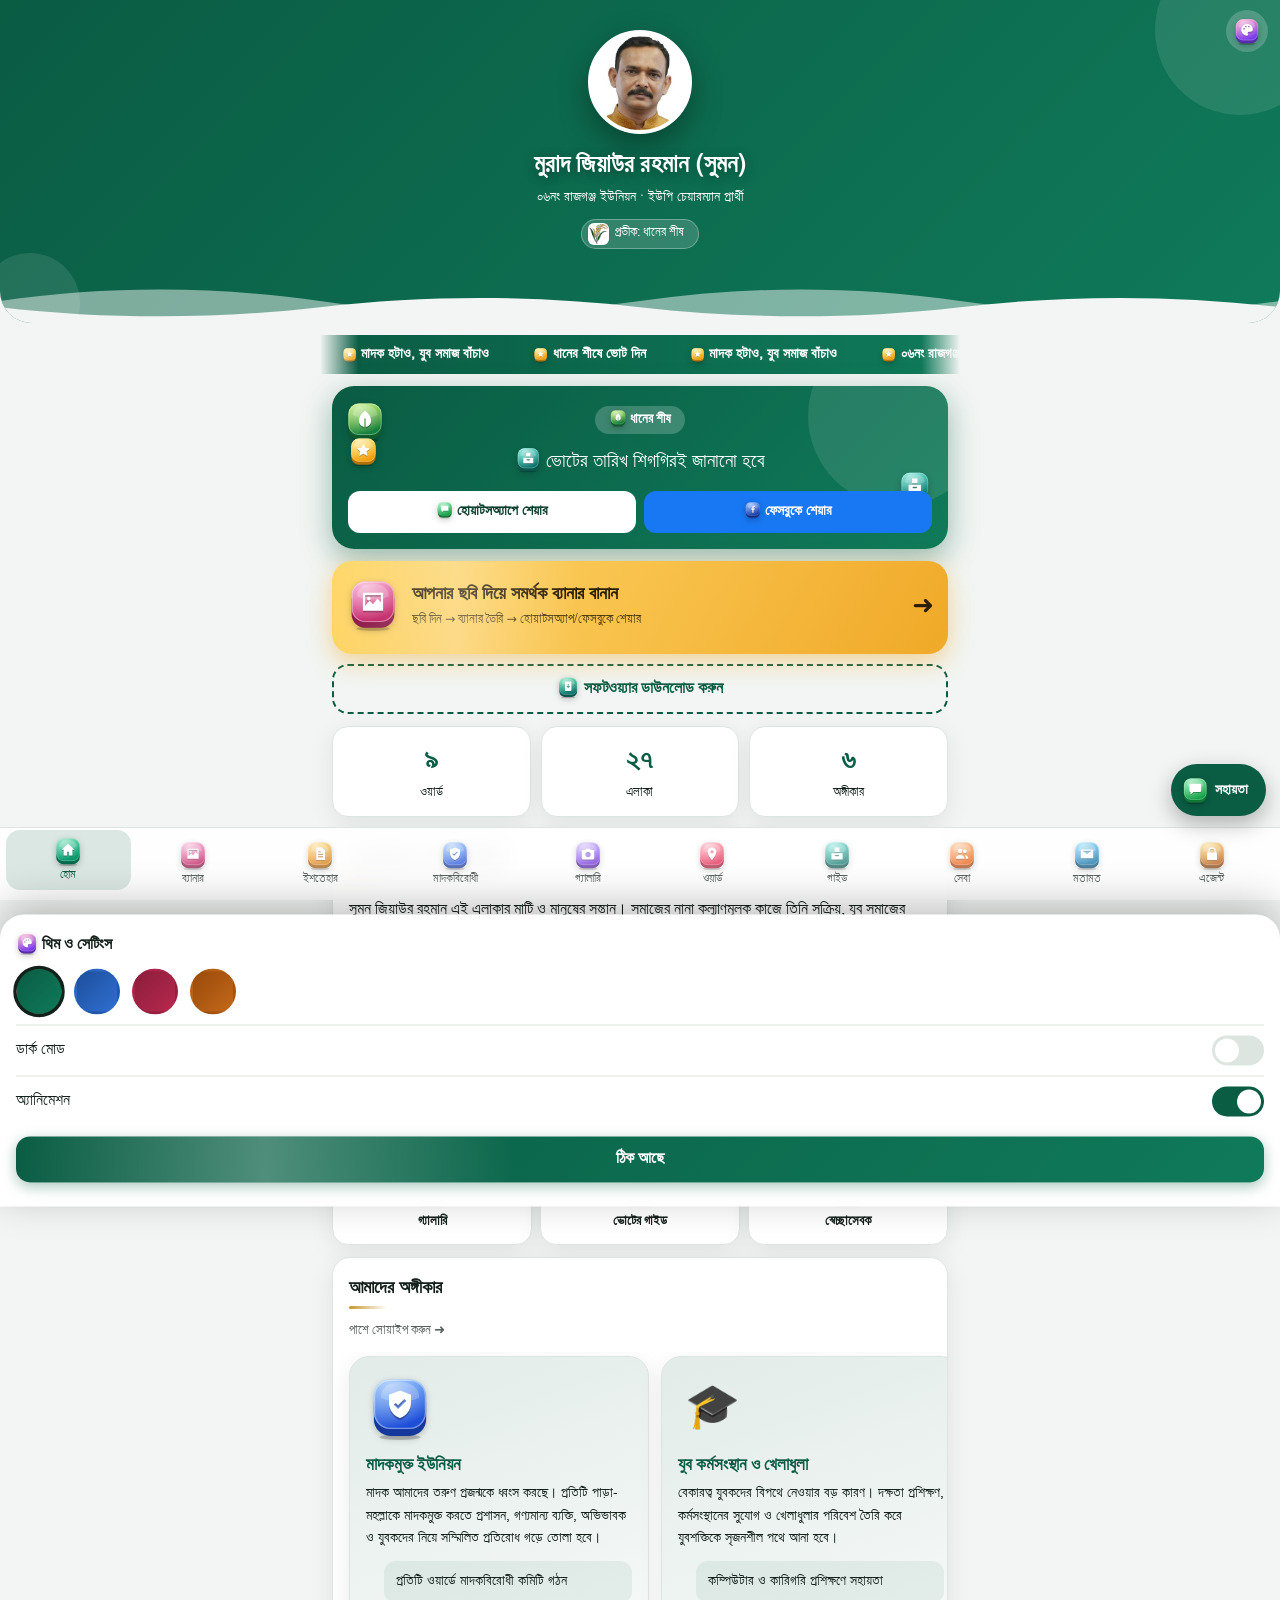
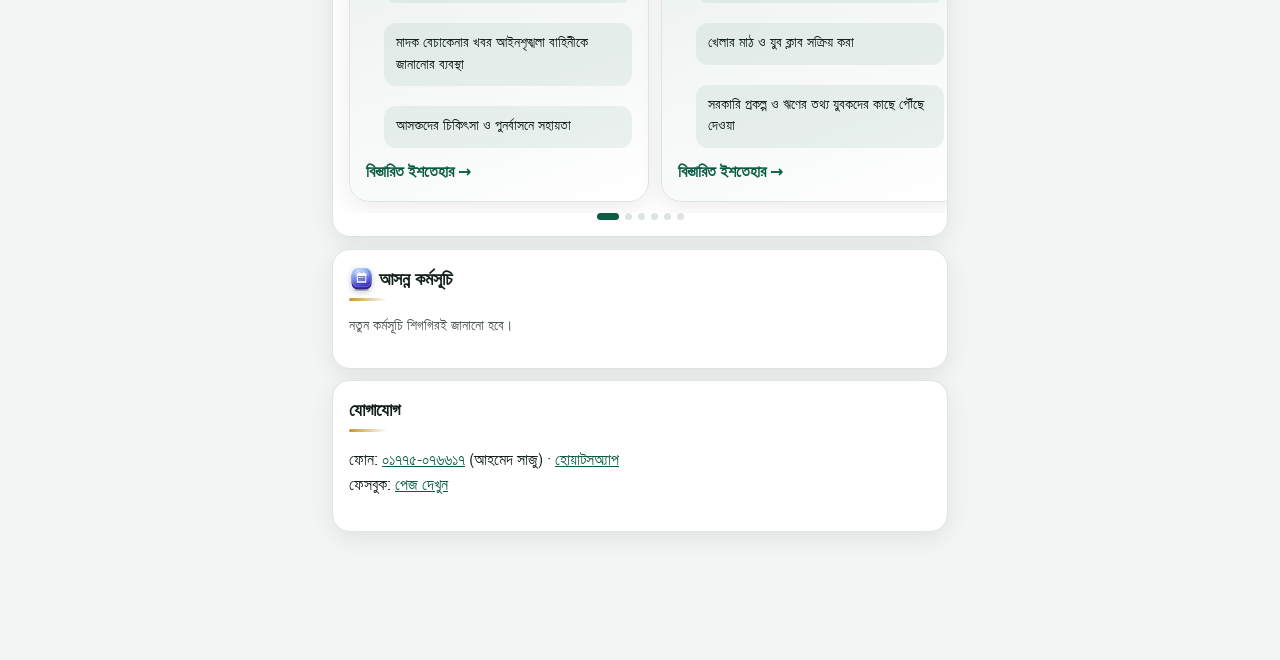
==== commit 5c02368e: "Add files via upload" ====
--- a/index.html
+++ b/index.html
@@ -47,4 +47,4 @@
 <section id="svc"><div class="card"><h2>সেবা ও জরুরি তথ্য</h2><ul><li>জরুরি সহায়তা: <a href="tel:999">৯৯৯</a></li><li>জন্ম ও মৃত্যু নিবন্ধন, নাগরিক ও ওয়ারিশ সনদ, ভাতার আবেদন: ইউনিয়ন পরিষদ কার্যালয়ে যোগাযোগ করুন <a id="of"></a></li><li>যোগাযোগ: <span id="ct"></span></li></ul></div></section>
 </main>
 <button id="cb" aria-label="ভোটার সহায়তা">💬<span>সহায়তা</span></button><div id="cp"><div class="chd"><b>🗳️ ভোটার সহায়তা</b><button id="cx" aria-label="বন্ধ">✕</button></div><div id="cm"></div><div id="cq"></div><div class="cin"><input id="ci" placeholder="আপনার প্রশ্ন লিখুন…" autocomplete="off"><button id="cs">➤</button></div></div><div id="ts"><b>🎨 থিম ও সেটিংস</b><div class="sw" id="swp"></div><div class="tg">ডার্ক মোড<button id="dkb"></button></div><div class="tg">অ্যানিমেশন<button id="mob" class="on"></button></div><button class="btn" id="tc">ঠিক আছে</button></div><div id="sp"><img class="lg" id="spi" alt=""><b id="spn"></b><small>০৬নং রাজগঞ্জ ইউনিয়ন</small></div><div id="tt"></div><canvas id="cf"></canvas>
-<script src="js/config.js"></script><script src="js/app.js"></script><script src="js/studio.js"></script><script src="js/extras.js"></script><script src="js/extras2.js"></script></body></html>+<script src="js/config.js"></script><script src="js/app.js"></script><script src="js/studio.js"></script><script src="js/extras.js"></script><script src="js/extras2.js"></script><script src="js/icons.js"></script><script src="js/motion.js"></script></body></html>
--- a/css/home.css
+++ b/css/home.css
@@ -65,3 +65,31 @@
 .stats>div{transition:transform .25s}.stats>div:hover{transform:translateY(-3px)}
 .nm *{animation:none!important}
 @media(prefers-reduced-motion:reduce){*{animation:none!important;transition:none!important}}
+/* ===== প্রফেশনাল মোশন ও ৩ডি আইকন ===== */
+#pgb{position:fixed;top:0;left:0;right:0;height:4px;z-index:80;background:linear-gradient(90deg,#c8962e,#ffe08a,var(--c2));transform-origin:0 50%;transform:scaleX(0);transition:transform .12s}
+header{padding-bottom:70px!important}
+.wv{position:absolute;left:0;bottom:-1px;width:100%;height:46px;pointer-events:none}.wv path{transform-origin:center}.w1{fill:var(--bg);opacity:.5;animation:wv1 9s ease-in-out infinite alternate}.w2{fill:var(--bg);animation:wv2 7s ease-in-out infinite alternate}
+@keyframes wv1{from{transform:translateX(-40px)}to{transform:translateX(40px)}}@keyframes wv2{from{transform:translateX(30px)}to{transform:translateX(-30px)}}
+.av{box-shadow:0 12px 30px rgba(0,0,0,.35)}
+header h1{text-shadow:0 3px 14px rgba(0,0,0,.3);letter-spacing:.2px}
+.tkr{overflow:hidden;margin:12px -12px 0;background:linear-gradient(90deg,var(--c),var(--c2));color:#fff;padding:8px 0;white-space:nowrap;font-weight:700;font-size:14px;box-shadow:var(--sh);mask:linear-gradient(90deg,transparent,#000 6%,#000 94%,transparent)}
+.tkm{display:inline-block;animation:mq 38s linear infinite}.tkm span{display:inline-block;margin:0 22px}.tkm .i3{width:1.1em;height:1.1em}
+@keyframes mq{to{transform:translateX(-50%)}}
+.fi{position:absolute;z-index:1;pointer-events:none;font-size:30px;animation:fl 6s ease-in-out infinite}.fi0{left:12px;top:14px}.fi1{right:16px;top:84px;animation-delay:-2s;font-size:24px}.fi2{left:16px;bottom:78px;animation-delay:-4s;font-size:22px}.fi3{right:24px;bottom:18px;animation-delay:-1s;font-size:26px}
+.hero .cdt,.hero .cdb,.hero .row,.hero .hb{z-index:2}
+/* আইকন আকার */
+nav button span,nav a span{display:block;font-size:20px;line-height:1.1}nav button span .i3,nav a span .i3{width:1.5em;height:1.5em}
+nav .on span .i3{animation:bob .9s ease-in-out infinite alternate}@keyframes bob{to{transform:translateY(-3px) scale(1.12)}}
+.cta .ci .i3{width:1.5em;height:1.5em;animation:fl 3s ease-in-out infinite}
+.tl span .i3{width:1.55em;height:1.55em}
+.pc .pi{background:none;box-shadow:none;width:68px;height:68px;font-size:44px;animation:none}.pc .pi .i3{width:1.5em;height:1.5em;animation:fl 4.5s ease-in-out infinite}
+.dd{background:linear-gradient(160deg,var(--c2),var(--c));box-shadow:0 5px 0 color-mix(in srgb,var(--c) 55%,#000),0 8px 14px rgba(0,0,0,.2)}
+.sh .i3{width:1.3em;height:1.3em}
+#cb{padding:0 18px 0 10px}#cb .i3{width:1.9em;height:1.9em}
+.hero .row button .i3,#gsh button .i3,.lbs button .i3{width:1.3em;height:1.3em}
+.btn .i3{width:1.3em;height:1.3em}
+h2{position:relative;padding-bottom:6px}h2::after{content:"";position:absolute;left:0;bottom:0;width:38px;height:3px;border-radius:3px;background:linear-gradient(90deg,var(--acc),transparent);transition:width .5s}.card:hover h2::after{width:90px}
+.card,.tl,.wt,.pc{will-change:transform}
+.rv{opacity:0;transform:translateY(22px) scale(.97);transition:opacity .6s,transform .6s cubic-bezier(.2,.8,.2,1)}.rv.in{opacity:1;transform:none}
+.stats>div{background:var(--card);border:1px solid var(--line);box-shadow:var(--sh);border-radius:16px}
+.stats{margin-top:12px}
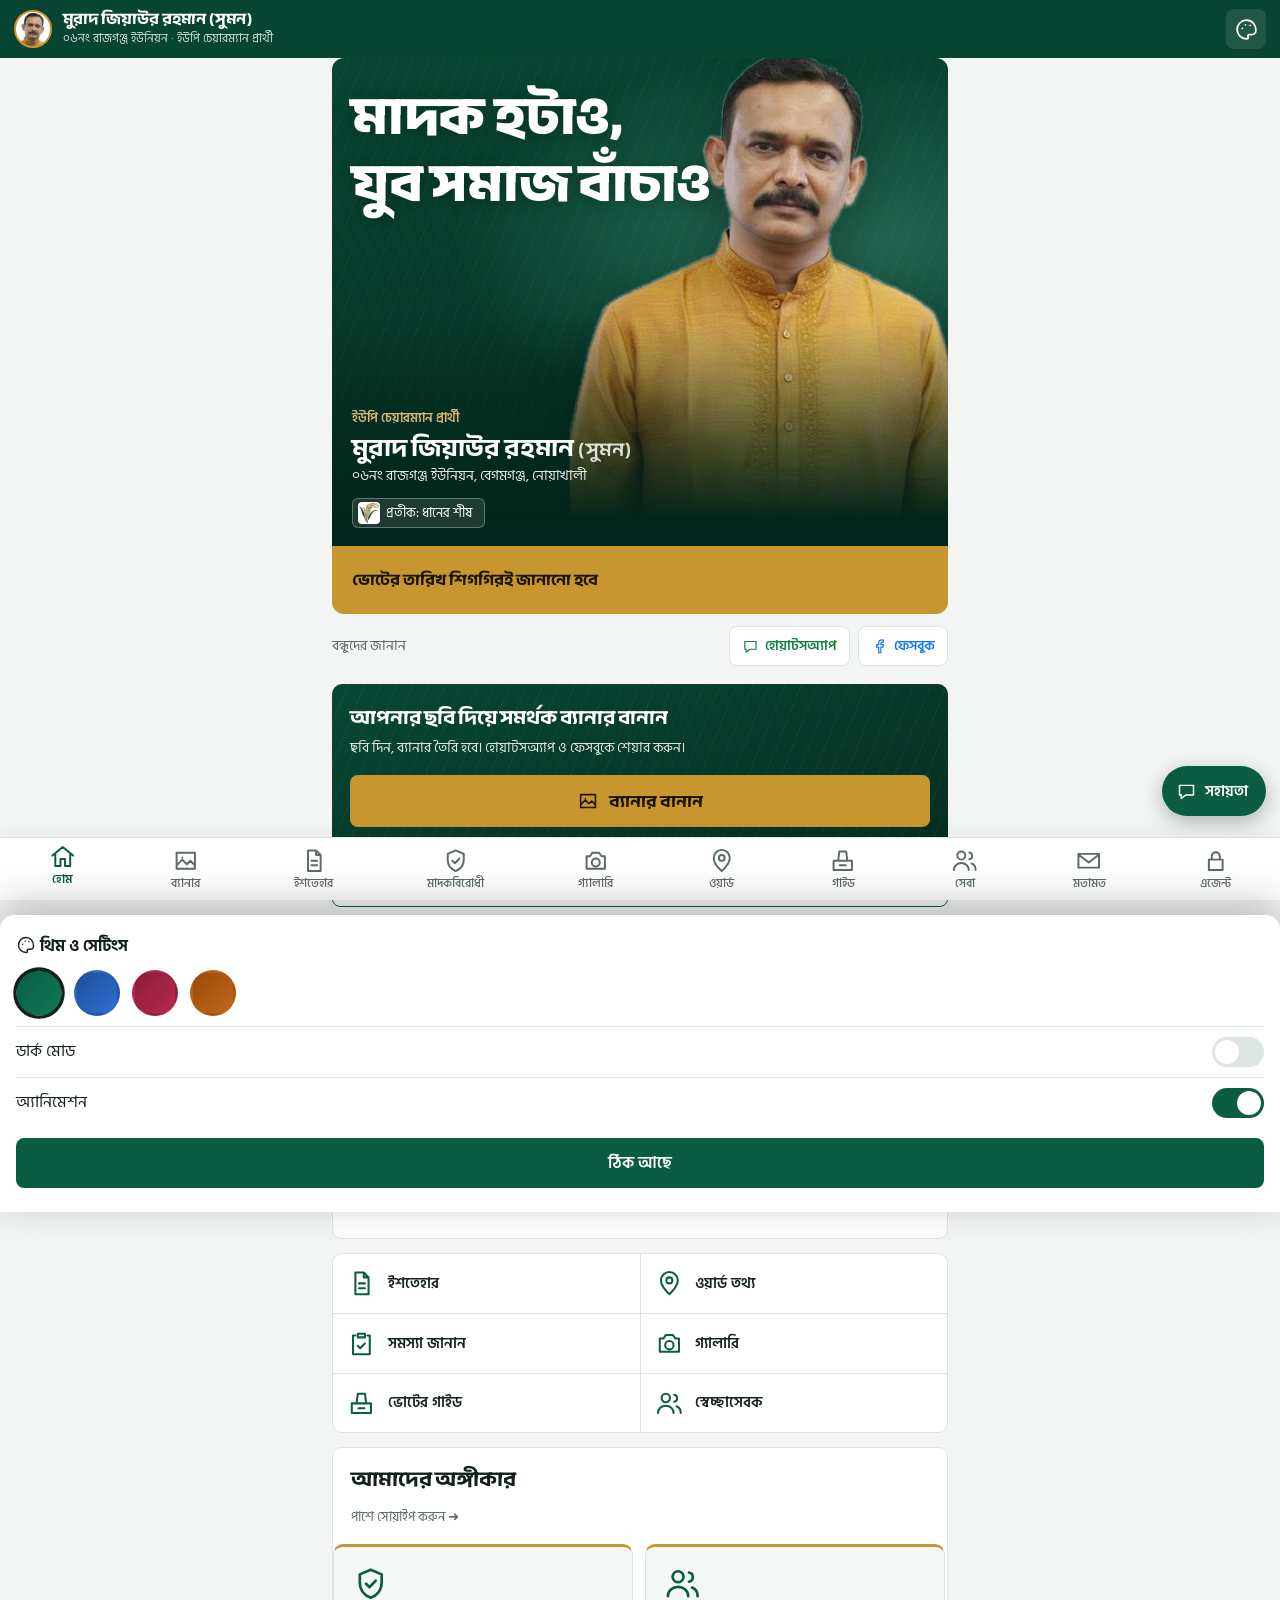
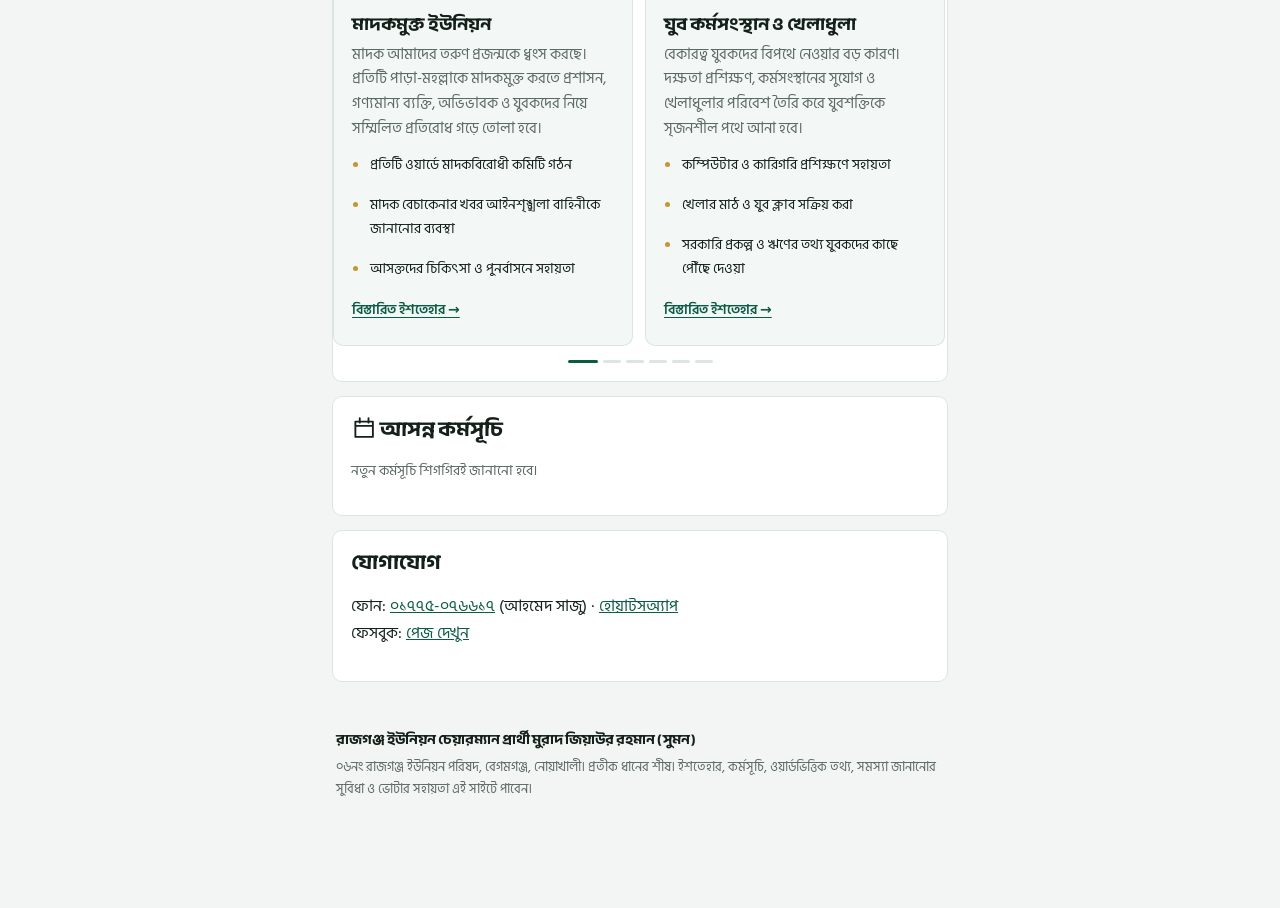
==== commit 3d496e11: "Add files via upload" ====
--- a/index.html
+++ b/index.html
@@ -5,13 +5,15 @@
 <meta property="og:type" content="website"><meta property="og:locale" content="bn_BD"><meta property="og:site_name" content="রাজগঞ্জ ইউনিয়ন · সুমন ভাই"><meta property="og:title" content="রাজগঞ্জ ইউনিয়ন চেয়ারম্যান প্রার্থী মুরাদ জিয়াউর রহমান (সুমন) — ধানের শীষ"><meta property="og:description" content="মাদক হটাও, যুব সমাজ বাঁচাও — ০৬নং রাজগঞ্জ ইউনিয়ন। ইশতেহার, কর্মসূচি ও সমর্থক ব্যানার।">
 <meta property="og:image" content="https://sumonchairman.vercel.app/img/og.jpg"><meta property="og:image:width" content="1200"><meta property="og:image:height" content="630"><meta property="og:url" content="https://sumonchairman.vercel.app/"><meta name="twitter:card" content="summary_large_image"><meta name="twitter:image" content="https://sumonchairman.vercel.app/img/og.jpg"><meta name="theme-color" content="#0a5c43">
 <script type="application/ld+json">{"@context":"https://schema.org","@type":"Person","name":"মুরাদ জিয়াউর রহমান (সুমন)","alternateName":["সুমন","Murad Ziaur Rahman Sumon"],"jobTitle":"ইউনিয়ন পরিষদ চেয়ারম্যান প্রার্থী","url":"https://sumonchairman.vercel.app/","image":"https://sumonchairman.vercel.app/img/candidate.jpg","affiliation":{"@type":"Organization","name":"বাংলাদেশ জাতীয়তাবাদী দল (বিএনপি)"},"workLocation":{"@type":"AdministrativeArea","name":"০৬নং রাজগঞ্জ ইউনিয়ন, বেগমগঞ্জ, নোয়াখালী"}}</script>
-<link rel="stylesheet" href="css/style.css"><link rel="stylesheet" href="css/home.css"><link rel="manifest" href="manifest.json"><link rel="apple-touch-icon" href="img/icon-192.png"></head><body>
-<header><div class="orb o1"></div><div class="orb o2"></div><button id="tb" aria-label="থিম">🎨</button><div class="av" id="av">👤</div><h1 id="hn"></h1><p id="hp"></p><span id="sy" class="chip"></span></header>
+<link rel="preconnect" href="https://fonts.googleapis.com"><link rel="preconnect" href="https://fonts.gstatic.com" crossorigin><link rel="stylesheet" href="https://fonts.googleapis.com/css2?family=Anek+Bangla:wght@600;700;800&family=Hind+Siliguri:wght@400;500;600&display=swap"><link rel="stylesheet" href="css/style.css"><link rel="stylesheet" href="css/home.css"><link rel="manifest" href="manifest.json"><link rel="apple-touch-icon" href="img/icon-192.png"></head><body>
+<header class="bar"><div class="av" id="av"></div><div class="bt"><h1 id="hn"></h1><p id="hp"></p></div><button id="tb" aria-label="থিম ও সেটিংস">🎨</button></header>
 <nav><button class="on" data-t="home"><span>🏠</span>হোম</button><button data-t="make"><span>🖼️</span>ব্যানার</button><button data-t="manifesto"><span>📜</span>ইশতেহার</button><button data-t="drug"><span>🛡️</span>মাদকবিরোধী</button><button data-t="gallery"><span>📷</span>গ্যালারি</button><button data-t="ward"><span>📍</span>ওয়ার্ড</button><button data-t="guide"><span>🗳️</span>গাইড</button><button data-t="svc"><span>🤝</span>সেবা</button><button data-t="form"><span>✉️</span>মতামত</button><a href="agent.html"><span>🔒</span>এজেন্ট</a></nav>
 <main>
 <section id="home" class="on"><div id="nt" class="nt" style="display:none"></div>
-<div class="hero rv"><span class="hb">🌾 ধানের শীষ</span><div id="cd"></div><div class="row"><button id="shs">💬 হোয়াটসঅ্যাপে শেয়ার</button><button id="shf">📘 ফেসবুকে শেয়ার</button></div></div>
-<button class="cta" data-go="make"><span class="ci">🖼️</span><span class="ct"><b>আপনার ছবি দিয়ে সমর্থক ব্যানার বানান</b><small>ছবি দিন → ব্যানার তৈরি → হোয়াটসঅ্যাপ/ফেসবুকে শেয়ার</small></span><span class="ca">➜</span></button>
+<div class="hero2"><div class="hx"><h2 class="hsl" id="hsl"><span>মাদক হটাও,</span><span>যুব সমাজ বাঁচাও</span></h2></div><img class="him" src="img/hero_cut.png" alt="মুরাদ জিয়াউর রহমান (সুমন)" width="450" height="545"><div class="hnm"><span class="rl">ইউপি চেয়ারম্যান প্রার্থী</span><b>মুরাদ জিয়াউর রহমান <span>(সুমন)</span></b><span>০৬নং রাজগঞ্জ ইউনিয়ন, বেগমগঞ্জ, নোয়াখালী</span><span id="sy" class="chip"></span></div></div>
+<div class="cdw"><div id="cd"></div></div>
+<div class="shr"><span>বন্ধুদের জানান</span><button id="shs">💬 হোয়াটসঅ্যাপ</button><button id="shf">📘 ফেসবুক</button></div>
+<div class="cta2"><div><h3>আপনার ছবি দিয়ে সমর্থক ব্যানার বানান</h3><p>ছবি দিন, ব্যানার তৈরি হবে। হোয়াটসঅ্যাপ ও ফেসবুকে শেয়ার করুন।</p></div><button class="gbtn" data-go="make">🖼️ ব্যানার বানান</button></div>
 <button class="inst" id="inst">📲 সফটওয়্যার ডাউনলোড করুন</button>
 <div class="stats rv"><div><b data-n="9">০</b>ওয়ার্ড</div><div><b data-n="27">০</b>এলাকা</div><div><b data-n="3">০</b>অঙ্গীকার</div></div><div class="card"><h2 id="sl"></h2><p id="bio"></p><button class="btn" id="vid" data-v="" style="display:none">▶ ভিডিও বার্তা দেখুন</button></div>
 <div class="tl-g"><button class="tl" data-go="manifesto"><span>📜</span>ইশতেহার</button><button class="tl" data-go="ward"><span>📍</span>ওয়ার্ড তথ্য</button><button class="tl" data-go="ward" data-tab="rp"><span>🛠️</span>সমস্যা জানান</button><button class="tl" data-go="gallery"><span>📷</span>গ্যালারি</button><button class="tl" data-go="guide"><span>🗳️</span>ভোটের গাইড</button><button class="tl" data-go="form"><span>🙋</span>স্বেচ্ছাসেবক</button></div>
@@ -46,5 +48,6 @@
 <section id="guide"><div class="card"><h2>ভোটের দিনের গাইড</h2><small>ধাপে ট্যাপ করে টিক দিন ✓</small><p id="gd" style="display:none"></p><ol id="gs"></ol></div><div class="card"><h2>মনে রাখুন</h2><ul id="gn"></ul></div></section>
 <section id="svc"><div class="card"><h2>সেবা ও জরুরি তথ্য</h2><ul><li>জরুরি সহায়তা: <a href="tel:999">৯৯৯</a></li><li>জন্ম ও মৃত্যু নিবন্ধন, নাগরিক ও ওয়ারিশ সনদ, ভাতার আবেদন: ইউনিয়ন পরিষদ কার্যালয়ে যোগাযোগ করুন <a id="of"></a></li><li>যোগাযোগ: <span id="ct"></span></li></ul></div></section>
 </main>
+<footer class="ft2"><b>রাজগঞ্জ ইউনিয়ন চেয়ারম্যান প্রার্থী মুরাদ জিয়াউর রহমান (সুমন)</b><p>০৬নং রাজগঞ্জ ইউনিয়ন পরিষদ, বেগমগঞ্জ, নোয়াখালী। প্রতীক ধানের শীষ। ইশতেহার, কর্মসূচি, ওয়ার্ডভিত্তিক তথ্য, সমস্যা জানানোর সুবিধা ও ভোটার সহায়তা এই সাইটে পাবেন।</p></footer>
 <button id="cb" aria-label="ভোটার সহায়তা">💬<span>সহায়তা</span></button><div id="cp"><div class="chd"><b>🗳️ ভোটার সহায়তা</b><button id="cx" aria-label="বন্ধ">✕</button></div><div id="cm"></div><div id="cq"></div><div class="cin"><input id="ci" placeholder="আপনার প্রশ্ন লিখুন…" autocomplete="off"><button id="cs">➤</button></div></div><div id="ts"><b>🎨 থিম ও সেটিংস</b><div class="sw" id="swp"></div><div class="tg">ডার্ক মোড<button id="dkb"></button></div><div class="tg">অ্যানিমেশন<button id="mob" class="on"></button></div><button class="btn" id="tc">ঠিক আছে</button></div><div id="sp"><img class="lg" id="spi" alt=""><b id="spn"></b><small>০৬নং রাজগঞ্জ ইউনিয়ন</small></div><div id="tt"></div><canvas id="cf"></canvas>
 <script src="js/config.js"></script><script src="js/app.js"></script><script src="js/studio.js"></script><script src="js/extras.js"></script><script src="js/extras2.js"></script><script src="js/icons.js"></script><script src="js/motion.js"></script></body></html>
--- a/css/home.css
+++ b/css/home.css
@@ -1,95 +1,183 @@
-/* নতুন হোম ফিচার ও UI উন্নয়ন */
-@keyframes shn{0%{transform:translateX(-120%) skewX(-20deg)}60%,100%{transform:translateX(260%) skewX(-20deg)}}
-@keyframes pu{0%,100%{transform:scale(1)}50%{transform:scale(1.045)}}
-@keyframes rp{from{box-shadow:0 0 0 0 color-mix(in srgb,var(--c) 45%,transparent)}to{box-shadow:0 0 0 18px transparent}}
-@keyframes pop{0%{transform:scale(.6);opacity:0}70%{transform:scale(1.06)}100%{transform:scale(1);opacity:1}}
-@keyframes tk{0%{transform:translateY(-6px);opacity:.2}100%{transform:none;opacity:1}}
-@keyframes gl{0%,100%{background-position:0 50%}50%{background-position:100% 50%}}
-section.on{animation:up .5s both}
-.card{box-shadow:var(--sh);transition:transform .25s,box-shadow .25s}.card:hover{transform:translateY(-2px);box-shadow:0 10px 30px rgba(0,0,0,.12)}
-.btn{position:relative;overflow:hidden;transition:transform .15s,filter .2s;box-shadow:0 4px 14px color-mix(in srgb,var(--c) 35%,transparent)}.btn:hover{filter:brightness(1.08)}.btn:active{transform:scale(.97)}
-.btn::after,.cta::after{content:"";position:absolute;top:0;bottom:0;width:40%;left:0;background:linear-gradient(90deg,transparent,rgba(255,255,255,.28),transparent);animation:shn 3.8s infinite;pointer-events:none}
-.rp{animation:rp .6s}
-select,textarea{font:inherit;width:100%;border:1.5px solid var(--line);border-radius:12px;padding:10px 12px;background:var(--card);color:var(--ink);margin-top:6px}select{min-height:46px}
-label{display:block;font-size:14px;margin-top:10px;font-weight:600}
-.m{opacity:.75;font-size:14px}
-/* নোটিশ ও হিরো */
-.nt{background:linear-gradient(90deg,#c8962e,#e6b84f);color:#2b1d00;border-radius:14px;padding:10px 14px;margin:12px 0 0;font-weight:700;font-size:14.5px;animation:pop .5s both}
-.hero{margin-top:12px;border-radius:22px;padding:20px 16px 16px;text-align:center;color:#fff;background:linear-gradient(135deg,var(--c),var(--c2),var(--c));background-size:200% 200%;animation:gl 9s ease infinite;position:relative;overflow:hidden;box-shadow:0 10px 30px color-mix(in srgb,var(--c) 40%,transparent)}
-.hero::before{content:"";position:absolute;width:180px;height:180px;border-radius:50%;background:rgba(255,255,255,.1);top:-60px;right:-40px;animation:fl 7s ease-in-out infinite}
-.hb{display:inline-block;background:rgba(255,255,255,.2);border-radius:99px;padding:3px 14px;font-size:13px;font-weight:700;position:relative}
-.cdt{font-size:19px;margin:12px 0 10px;position:relative}.cdt b{font-size:28px;color:#ffe08a}
-.cdb{display:grid;grid-template-columns:repeat(4,1fr);gap:8px;position:relative}.cdb div{background:rgba(255,255,255,.16);border:1px solid rgba(255,255,255,.28);border-radius:14px;padding:8px 2px;font-size:12px;backdrop-filter:blur(4px)}.cdb b{display:block;font-size:26px;line-height:1.2}.cdb .tk{animation:tk .4s}
-.hero .row{display:flex;gap:8px;margin-top:14px;position:relative}.hero .row button{flex:1;border:0;border-radius:12px;padding:10px 6px;font:inherit;font-size:13.5px;font-weight:700;cursor:pointer;background:#fff;color:#0a3d2d}.hero .row button:last-child{background:#1877f2;color:#fff}
-/* বড় CTA */
-.cta{position:relative;overflow:hidden;display:flex;align-items:center;gap:12px;width:100%;margin-top:12px;border:0;border-radius:20px;padding:16px 14px;text-align:left;font:inherit;color:#2b1d00;cursor:pointer;background:linear-gradient(120deg,#ffd86b,#f0a928);box-shadow:0 8px 24px rgba(240,169,40,.45);animation:pu 2.6s ease-in-out infinite}
-.cta .ci{font-size:36px;flex:none}.cta .ct{flex:1;min-width:0}.cta b{display:block;font-size:18px;line-height:1.35}.cta small{opacity:.8;font-size:12.5px}.cta .ca{font-size:26px;font-weight:700;flex:none}
-.inst{width:100%;margin-top:10px;border:2px dashed var(--c);background:transparent;color:var(--c);border-radius:16px;min-height:50px;font:inherit;font-weight:700;font-size:16px;cursor:pointer;transition:background .2s,color .2s}.inst:hover{background:var(--c);color:#fff}
-.tl-g{display:grid;grid-template-columns:repeat(3,1fr);gap:8px;margin:12px 0}
-.tl{position:relative;overflow:hidden;display:flex;flex-direction:column;align-items:center;gap:4px;border:1px solid var(--line);background:var(--card);color:var(--ink);border-radius:16px;padding:12px 4px;font:inherit;font-size:13px;font-weight:600;cursor:pointer;box-shadow:var(--sh);transition:transform .2s}.tl span{font-size:26px}.tl:hover{transform:translateY(-3px)}.tl:active{transform:scale(.95)}
-/* প্রতিশ্রুতি স্লাইডার */
-.sl{display:flex;gap:12px;overflow-x:auto;scroll-snap-type:x mandatory;margin:10px -16px 0;padding:4px 16px 10px;-webkit-overflow-scrolling:touch;scrollbar-width:none}.sl::-webkit-scrollbar{display:none}
-.pc{flex:none;width:82%;max-width:300px;scroll-snap-align:center;background:linear-gradient(160deg,color-mix(in srgb,var(--c) 12%,var(--card)),var(--card));border:1px solid var(--line);border-radius:20px;padding:16px;box-shadow:var(--sh)}
-.pc .pi{width:54px;height:54px;border-radius:16px;display:grid;place-items:center;font-size:28px;background:var(--c);box-shadow:0 6px 16px color-mix(in srgb,var(--c) 40%,transparent);animation:fl 5s ease-in-out infinite}
-.pc h3{margin:10px 0 4px;font-size:17px;color:var(--c)}.pc p{margin:0 0 6px;font-size:14px}.pc ul{margin:0;padding-left:18px;font-size:13.5px}.lnk{border:0;background:none;color:var(--c);font:inherit;font-weight:700;padding:6px 0 0;cursor:pointer}
-.dots{display:flex;justify-content:center;gap:6px}.dots i{width:7px;height:7px;border-radius:9px;background:var(--line);transition:all .3s}.dots i.on{width:22px;background:var(--c)}
-/* কর্মসূচি */
-.ev{display:flex;gap:12px;align-items:center;padding:10px 0;border-top:1px solid var(--line)}.ev:first-child{border-top:0}
-.dd{flex:none;width:58px;text-align:center;border-radius:14px;background:var(--c);color:#fff;padding:6px 0;font-size:12px;line-height:1.2}.dd b{display:block;font-size:24px}
-.ei{flex:1;min-width:0}.ei b{display:block}.ei span{font-size:13.5px;opacity:.8}.ei small{display:block}
-.sh{flex:none;border:1px solid var(--line);background:var(--card);border-radius:50%;width:38px;height:38px;font-size:17px;cursor:pointer}
-/* ওয়ার্ড */
-.wg{display:grid;grid-template-columns:repeat(3,1fr);gap:8px;margin-top:10px}
-.wt{position:relative;overflow:hidden;border:1.5px solid color-mix(in srgb,var(--c) 30%,transparent);border-radius:16px;padding:10px 4px;font:inherit;color:var(--ink);cursor:pointer;display:flex;flex-direction:column;align-items:center;gap:0;background:color-mix(in srgb,var(--c) calc(var(--k)*28%),var(--card));transition:transform .2s}
-.wt b{font-size:28px;line-height:1.1;color:var(--c)}.wt small{opacity:.8}.wt span{font-size:11.5px;opacity:.85}.wt:hover{transform:translateY(-3px) scale(1.03)}.wt.on{background:var(--c);color:#fff;border-color:var(--c)}.wt.on b{color:#fff}
-.wdt{margin-top:12px;border-radius:16px;padding:12px;background:color-mix(in srgb,var(--c) 6%,transparent);animation:pop .4s both}.wdt h3{margin:0 0 8px;color:var(--c)}.wdt h4{margin:12px 0 2px}
-.wst{display:grid;grid-template-columns:1fr 1fr;gap:8px}.wst div{background:var(--card);border-radius:12px;padding:8px;text-align:center;font-size:12.5px}.wst b{display:block;font-size:22px;color:var(--c)}
-/* ট্র্যাকার */
-.ptb{display:flex;gap:6px;margin:8px 0}.ptb button{flex:1;border:1.5px solid var(--line);background:var(--card);color:var(--ink);border-radius:12px;padding:9px;font:inherit;font-weight:700;cursor:pointer}.ptb button.on{background:var(--c);border-color:var(--c);color:#fff}
-.idb{margin-top:12px;border-radius:16px;padding:14px;background:color-mix(in srgb,var(--c) 10%,transparent);animation:pop .4s both;text-align:center}.idb b{font-size:19px}.idb small{display:block;opacity:.8;margin-top:6px}
-.stp{display:flex;justify-content:space-between;margin:14px 0 10px;position:relative}.stp span{flex:1;text-align:center;font-weight:700;color:var(--mut,#889)}.stp span::before{content:attr(data-x)}.stp span.on{color:var(--c)}.stp span.cur{animation:pu 1.6s infinite}.stp small{margin:0}
+/* ============ প্রফেশনাল UI — ধানী সবুজ + ফসলি সোনালি ============ */
+:root{--fd:"Anek Bangla","Hind Siliguri","Noto Sans Bengali","Kalpurush","Siyam Rupali",BnEmbed,system-ui,sans-serif;--fb:"Hind Siliguri","Noto Sans Bengali","Kalpurush","Siyam Rupali",BnEmbed,system-ui,sans-serif;--mut:#5b6a62;--r:10px;--sh:none;--ease:cubic-bezier(.2,.7,.2,1)}
+@media(prefers-color-scheme:dark){:root{--mut:#9fb2a7}}
+:root[data-theme=dark]{--mut:#9fb2a7}:root[data-theme=light]{--mut:#5b6a62}
+@keyframes rise{from{opacity:0;transform:translateY(18px)}to{opacity:1;transform:none}}
+@keyframes slidein{from{opacity:0;transform:translateX(28px)}to{opacity:1;transform:none}}
+@keyframes fade{from{opacity:0}to{opacity:1}}
+body{font-family:var(--fb);font-size:16px;line-height:1.7;background:var(--bg);color:var(--ink);padding-bottom:82px}
+h1,h2,h3,h4{font-family:var(--fd);line-height:1.35}
+h2{font-size:21px;font-weight:700;margin:0 0 8px;padding:0}h2::after{display:none}
+h3{font-size:18px;font-weight:700;margin:0}h4{margin:14px 0 2px;font-size:15px}
+a{color:var(--c)}small{opacity:1;color:var(--mut)}.m{color:var(--mut);font-size:14px;opacity:1}
+main{max-width:640px;padding:0 12px 24px}
+section.on{animation:fade .25s both}
+.rv,.rv.in{opacity:1;transform:none;transition:none}
+
+/* ---- ওপরের বার ---- */
+header.bar{position:sticky;top:0;z-index:25;display:flex;align-items:center;gap:11px;padding:calc(9px + env(safe-area-inset-top,0px)) 14px 9px;border-radius:0;overflow:visible;text-align:left;color:#fff;background:color-mix(in srgb,var(--c) 74%,#000)}
+header.bar .av{width:38px;height:38px;margin:0;border:2px solid var(--acc);animation:none;font-size:18px;flex:none;box-shadow:none}
+header.bar .bt{flex:1;min-width:0}
+header.bar h1{margin:0;font:700 16px/1.25 var(--fd);animation:none;text-shadow:none;letter-spacing:0}
+header.bar p{margin:0;font-size:12px;opacity:.82;animation:none}
+header.bar #tb{position:static;width:40px;height:40px;border-radius:8px;background:rgba(255,255,255,.1);font-size:20px;backdrop-filter:none;display:grid;place-items:center;flex:none}
+header.bar #tb:hover{background:rgba(255,255,255,.2)}
+
+/* ---- নিচের নেভিগেশন ---- */
+nav{display:flex;justify-content:flex-start;gap:0;padding:0 2px env(safe-area-inset-bottom,0px);background:var(--card);border-top:1px solid var(--line);box-shadow:0 -4px 18px rgba(0,0,0,.05);backdrop-filter:none;overflow-x:auto;scrollbar-width:none}
+nav::-webkit-scrollbar{display:none}
+nav button,nav a{flex:1 0 auto;min-width:64px;display:flex;flex-direction:column;align-items:center;gap:3px;padding:9px 6px 8px;border:0;border-radius:0;background:none;color:var(--mut);font:500 11.5px/1.3 var(--fb);position:relative;transition:color .2s}
+nav button span,nav a span{display:block;font-size:22px;line-height:1}
+nav button.on{background:none;border:0;color:var(--c);font-weight:600}
+nav button.on::before{content:"";position:absolute;top:0;left:24%;right:24%;height:3px;border-radius:0 0 3px 3px;background:var(--acc)}
+:root[data-theme=dark] nav button.on{color:color-mix(in srgb,var(--c) 40%,#fff)}
+
+/* ---- হিরো ---- */
+.nt{margin:12px 0 0;padding:10px 14px;border-radius:8px;background:color-mix(in srgb,var(--acc) 18%,var(--card));border:1px solid color-mix(in srgb,var(--acc) 55%,var(--line));font-weight:600;font-size:14.5px}
+.hero2{position:relative;margin:0 -12px;height:488px;overflow:hidden;color:#fff;background:repeating-linear-gradient(112deg,rgba(255,255,255,.035) 0 1px,transparent 1px 15px),radial-gradient(90% 60% at 78% 38%,color-mix(in srgb,var(--c) 88%,#fff) 0,transparent 65%),linear-gradient(172deg,color-mix(in srgb,var(--c) 76%,#000),color-mix(in srgb,var(--c) 48%,#000))}
+.hx{position:relative;z-index:3;padding:26px 20px 0}
+.hsl{margin:0;font:800 clamp(34px,10.4vw,54px)/1.24 var(--fd);letter-spacing:-.3px;text-shadow:0 2px 18px rgba(0,0,0,.28)}
+.hsl span{display:block;animation:rise .8s var(--ease) both}.hsl span:nth-child(2){animation-delay:.12s}.hsl span:nth-child(3){animation-delay:.24s}
+.him{position:absolute;z-index:1;right:-5%;bottom:0;width:86%;max-width:410px;height:auto;filter:drop-shadow(0 18px 28px rgba(0,0,0,.4));animation:slidein 1s .15s var(--ease) both}
+.hero2::after{content:"";position:absolute;z-index:2;left:0;right:0;bottom:0;height:46%;background:linear-gradient(transparent,color-mix(in srgb,var(--c) 40%,#000) 88%)}
+.hnm{position:absolute;z-index:4;left:20px;right:20px;bottom:18px;display:flex;flex-direction:column;align-items:flex-start;gap:1px;animation:fade .7s .55s both}
+.hnm .rl{font-size:13px;font-weight:600;color:color-mix(in srgb,var(--acc) 70%,#fff);margin-bottom:2px}
+.hnm b{font:700 25px/1.3 var(--fd)}.hnm b span{font-size:.78em;font-weight:600;opacity:.85}
+.hnm>span:not(.rl):not(.chip){font-size:13.5px;opacity:.9}
+.hero2 .chip{margin-top:9px;background:rgba(255,255,255,.1);border:1px solid rgba(255,255,255,.3);border-radius:6px;padding:3px 12px 3px 5px;font-size:13px;animation:none;display:inline-flex}
+.chip img{height:22px;border-radius:4px;background:#fff;padding:1px}
+.cdw{margin:0 -12px;background:var(--acc);color:#1b1400;padding:13px 20px;animation:fade .7s .75s both}
+#cd{display:flex;align-items:center;gap:14px;font-family:var(--fd)}
+.cdl{font-size:13px;font-weight:600;line-height:1.25;max-width:3.2em}
+.cdn{display:flex;align-items:baseline;gap:5px}.cdn b{font:800 42px/1 var(--fd)}.cdn i{font:600 16px var(--fd);font-style:normal}
+.cdt2{display:flex;margin-left:auto}.cdt2 span{display:flex;flex-direction:column;align-items:center;font-size:11.5px;font-weight:500;line-height:1.3;padding:0 11px;border-left:1px solid rgba(27,20,0,.28)}.cdt2 b{font:700 21px/1.2 var(--fd);font-variant-numeric:tabular-nums}
+.cdm{font:700 16px var(--fd);padding:6px 0}
+.shr{display:flex;align-items:center;gap:8px;padding:12px 0 4px}
+.shr>span{flex:1;font-size:14px;color:var(--mut)}
+.shr button{display:inline-flex;align-items:center;gap:6px;border:1px solid var(--line);background:var(--card);color:var(--ink);border-radius:8px;padding:8px 12px;font:600 13.5px var(--fb);cursor:pointer;transition:border-color .2s}
+.shr button:hover{border-color:var(--c)}.shr #shs{color:#12823f}.shr #shf{color:#1877f2}
+
+/* ---- ব্যানার CTA ও ইনস্টল ---- */
+.cta2{margin-top:14px;padding:20px 18px;border-radius:var(--r);color:#fff;background:repeating-linear-gradient(112deg,rgba(255,255,255,.04) 0 1px,transparent 1px 15px),linear-gradient(160deg,color-mix(in srgb,var(--c) 78%,#000),color-mix(in srgb,var(--c) 50%,#000))}
+.cta2 h3{font-size:20px;color:#fff}.cta2 p{margin:6px 0 0;font-size:14px;opacity:.88;line-height:1.55}
+.gbtn{width:100%;min-height:52px;margin-top:16px;border:0;border-radius:8px;background:var(--acc);color:#1b1400;font:700 17px var(--fd);cursor:pointer;display:flex;align-items:center;justify-content:center;gap:9px;transition:filter .2s,transform .1s}
+.gbtn:hover{filter:brightness(1.06)}.gbtn:active{transform:scale(.985)}.gbtn .i3{width:1.3em;height:1.3em}
+.inst{display:flex;align-items:center;justify-content:center;gap:9px;width:100%;min-height:50px;margin:10px 0 0;border:1.5px solid var(--c);border-radius:8px;background:transparent;color:var(--c);font:600 16px var(--fb);cursor:pointer;transition:background .2s,color .2s}
+.inst:hover{background:var(--c);color:#fff}
+:root[data-theme=dark] .inst{color:color-mix(in srgb,var(--c) 40%,#fff);border-color:color-mix(in srgb,var(--c) 60%,#fff)}
+
+/* ---- পরিসংখ্যান ---- */
+.stats{display:grid;grid-template-columns:repeat(3,1fr);gap:0;margin:16px 0;background:var(--card);border:1px solid var(--line);border-radius:var(--r);position:relative;z-index:0}
+.stats>div{background:none;box-shadow:none;border-radius:0;padding:14px 4px;text-align:center;font-size:13px;color:var(--mut);border-left:1px solid var(--line)}
+.stats>div:first-child{border-left:0}
+.stats b{display:block;font:800 34px/1.2 var(--fd);color:var(--c)}
+:root[data-theme=dark] .stats b{color:color-mix(in srgb,var(--c) 45%,#fff)}
+
+/* ---- কার্ড ও ফর্ম ---- */
+.card{background:var(--card);border:1px solid var(--line);border-radius:var(--r);box-shadow:none;padding:18px;margin-bottom:14px;transition:none}.card:hover{transform:none;box-shadow:none}
+label{display:block;margin-top:12px;font:500 14px var(--fb);color:var(--mut)}
+input,select,textarea{font:inherit;width:100%;border:1px solid color-mix(in srgb,var(--ink) 22%,var(--line));border-radius:8px;background:var(--card);color:var(--ink);margin-top:5px;padding:0 12px}
+input,select{min-height:48px}textarea{padding:10px 12px}
+input:focus,select:focus,textarea:focus{outline:2px solid color-mix(in srgb,var(--c) 55%,transparent);outline-offset:0;border-color:var(--c)}
+:focus-visible{outline:2px solid var(--acc);outline-offset:2px}
+.btn{position:relative;min-height:50px;border-radius:8px;background:var(--c);color:#fff;font:600 16px var(--fb);box-shadow:none;overflow:visible;display:flex;align-items:center;justify-content:center;gap:8px;transition:filter .2s,transform .1s}
+.btn::after,.cta::after{display:none}.btn:hover{filter:brightness(1.08)}.btn:active{transform:scale(.985)}
+.row button{border-radius:8px;border:1px solid color-mix(in srgb,var(--ink) 22%,var(--line));font-family:var(--fb);font-size:14px;display:inline-flex;align-items:center;justify-content:center;gap:6px}
+.row button.on{background:var(--c);border-color:var(--c)}
+.rp{animation:none}
+
+/* ---- শর্টকাট ---- */
+.tl-g{display:grid;grid-template-columns:1fr 1fr;gap:1px;margin:14px 0;background:var(--line);border:1px solid var(--line);border-radius:var(--r);overflow:hidden}
+.tl{display:flex;flex-direction:row;align-items:center;justify-content:flex-start;gap:12px;padding:15px 14px;border:0;border-radius:0;background:var(--card);color:var(--ink);font:600 15px var(--fb);box-shadow:none;text-align:left;cursor:pointer;position:static;transition:background .2s}
+.tl:hover{transform:none;background:color-mix(in srgb,var(--c) 6%,var(--card))}
+.tl span{display:flex;font-size:23px;color:var(--c)}
+:root[data-theme=dark] .tl span{color:color-mix(in srgb,var(--c) 40%,#fff)}
+
+/* ---- প্রতিশ্রুতি স্লাইডার ---- */
+.sl{display:flex;gap:12px;overflow-x:auto;scroll-snap-type:x mandatory;margin:12px -18px 0;padding:2px 18px 12px;scrollbar-width:none;-webkit-overflow-scrolling:touch}.sl::-webkit-scrollbar{display:none}
+.pc{flex:none;width:80%;max-width:300px;scroll-snap-align:start;padding:18px;border-radius:var(--r);background:color-mix(in srgb,var(--c) 5%,var(--card));border:1px solid var(--line);border-top:3px solid var(--acc);box-shadow:none}
+.pc .pi{display:flex;width:auto;height:auto;margin:0 0 10px;background:none;box-shadow:none;animation:none;font-size:30px;color:var(--c);place-items:unset}
+:root[data-theme=dark] .pc .pi{color:color-mix(in srgb,var(--c) 40%,#fff)}
+.pc h3{margin:0 0 6px;font-size:18px;color:var(--ink)}.pc p{margin:0 0 8px;font-size:14.5px;color:var(--mut)}
+.pc ul{margin:0;padding-left:18px;font-size:14px}.pc li::marker{color:var(--acc)}
+.lnk{display:inline-flex;align-items:center;margin-top:8px;padding:6px 0;border:0;background:none;color:var(--c);font:600 14px var(--fb);cursor:pointer;text-decoration:underline;text-underline-offset:3px}
+.dots{display:flex;justify-content:center;gap:5px;margin-top:2px}.dots i{width:18px;height:3px;border-radius:2px;background:var(--line);transition:background .25s,width .25s}.dots i.on{width:30px;background:var(--c)}
+
+/* ---- কর্মসূচি ---- */
+.ev{display:grid;grid-template-columns:62px 1fr auto;gap:14px;align-items:center;padding:14px 0;border-top:1px solid var(--line)}.ev:first-child{border-top:0;padding-top:6px}
+.dd{width:auto;padding:0 14px 0 0;border-radius:0;background:none;box-shadow:none;color:var(--c);text-align:center;font:500 13px/1.3 var(--fb);border-right:1px solid var(--line)}
+.dd b{display:block;font:800 34px/1.05 var(--fd)}
+:root[data-theme=dark] .dd{color:color-mix(in srgb,var(--c) 40%,#fff)}
+.ei b{display:block;font:700 16.5px/1.4 var(--fd)}.ei span{font-size:13.5px;color:var(--mut);opacity:1}.ei small{display:block;margin-top:2px}
+.sh{width:40px;height:40px;border-radius:8px;border:1px solid var(--line);background:none;color:var(--c);font-size:19px;cursor:pointer;display:grid;place-items:center}.sh:hover{border-color:var(--c)}
+
+/* ---- ওয়ার্ড ---- */
+.wg{display:grid;grid-template-columns:repeat(3,1fr);gap:8px;margin-top:12px}
+.wt{display:flex;flex-direction:column;align-items:flex-start;gap:0;padding:10px 12px;border:1px solid var(--line);border-radius:8px;background:color-mix(in srgb,var(--c) calc(var(--k)*20%),var(--card));color:var(--ink);font-family:var(--fb);text-align:left;cursor:pointer;transition:border-color .2s,background .2s;overflow:visible}
+.wt:hover{transform:none;border-color:var(--c)}
+.wt small{font-size:12px;color:var(--mut)}.wt b{font:800 30px/1.15 var(--fd);color:var(--c)}.wt span{font-size:12px;color:var(--mut)}
+.wt.on{background:var(--c);border-color:var(--c)}.wt.on b,.wt.on small,.wt.on span{color:#fff}
+.wdt{margin-top:16px;padding:16px 0 0;border-top:1px solid var(--line);border-radius:0;background:none;animation:fade .3s both}
+.wdt h3{font-size:22px;color:var(--ink);margin:0 0 10px}
+.wst{display:grid;grid-template-columns:1fr 1fr;gap:0;border:1px solid var(--line);border-radius:8px}.wst div{background:none;padding:10px;text-align:left;font-size:13px;color:var(--mut)}.wst div+div{border-left:1px solid var(--line)}.wst b{display:block;font:800 26px/1.2 var(--fd);color:var(--c)}
+.wdt ul{margin:4px 0 0;padding-left:20px}.wdt li::marker{color:var(--acc)}
+
+/* ---- সমস্যা ট্র্যাকার ---- */
+.ptb{display:flex;margin:10px 0 4px;border:1px solid var(--line);border-radius:8px;overflow:hidden}
+.ptb button{flex:1;border:0;border-radius:0;background:var(--card);color:var(--ink);padding:11px;font:600 15px var(--fb);cursor:pointer}.ptb button+button{border-left:1px solid var(--line)}.ptb button.on{background:var(--c);color:#fff}
+.idb{margin-top:14px;padding:14px;border:1px solid var(--line);border-left:4px solid var(--acc);border-radius:8px;background:color-mix(in srgb,var(--c) 5%,var(--card));text-align:left;animation:fade .3s both}
+.idb b{font:700 19px var(--fd)}.idb small{display:block;margin-top:6px}
+.stp{display:flex;margin:16px 0 14px;position:relative}
+.stp::before{content:"";position:absolute;top:15px;left:16%;right:16%;height:2px;background:var(--line)}
+.stp span{flex:1;position:relative;display:flex;flex-direction:column;align-items:center;gap:6px;font-size:13px;color:var(--mut)}
+.stp em{font-style:normal;width:31px;height:31px;border-radius:50%;display:grid;place-items:center;background:var(--card);border:2px solid var(--line);font:700 14px var(--fd);position:relative;z-index:1}
+.stp span.on{color:var(--ink)}.stp span.on em{background:var(--c);border-color:var(--c);color:#fff}.stp span.cur em{box-shadow:0 0 0 4px color-mix(in srgb,var(--c) 22%,transparent)}
+.stp small{margin:0;color:inherit;font-weight:600}
+.stp em .i3{width:1.1em;height:1.1em}
+
+/* ---- চ্যাটবট ---- */
+#cb{right:14px;bottom:calc(84px + env(safe-area-inset-bottom,0px));min-height:50px;padding:0 18px 0 14px;border-radius:99px;background:var(--c);color:#fff;font:600 15px var(--fb);gap:8px;box-shadow:0 6px 20px rgba(0,0,0,.28);animation:none}
+#cb.pu{animation:none}#cb .i3{width:1.4em;height:1.4em}#cb span{font-size:15px}
+#cp{border-radius:12px;border:1px solid var(--line);box-shadow:0 12px 36px rgba(0,0,0,.3);bottom:calc(144px + env(safe-area-inset-bottom,0px))}
+#cp.on{animation:rise .3s both}
+.chd{background:color-mix(in srgb,var(--c) 74%,#000);font-family:var(--fd)}
+.bm{border-radius:12px;font-size:14.5px;animation:fade .25s both}.bm.b{background:color-mix(in srgb,var(--c) 7%,var(--card));border-bottom-left-radius:3px}.bm.u{border-bottom-right-radius:3px}
+.ba button,#cq button{border-radius:99px;font-family:var(--fb)}
+.cin button{border-radius:8px}
+
+/* ---- গ্যালারি শেয়ার ---- */
+#gsh{display:flex;gap:8px;margin:0 0 12px}#gsh button{flex:1;display:inline-flex;align-items:center;justify-content:center;gap:6px;border:1px solid var(--line);border-radius:8px;background:var(--card);color:var(--ink);padding:9px 6px;font:600 13.5px var(--fb);cursor:pointer;min-width:0}
+#gsh button:first-child{color:#12823f}#gsh button:last-child{color:#1877f2;background:var(--card)}
+.gt{border-radius:6px}
+.lbs{display:flex;gap:8px;flex-wrap:wrap;justify-content:center;padding:0 12px}.lbs button{display:inline-flex;align-items:center;gap:6px;border:1px solid rgba(255,255,255,.35);border-radius:8px;padding:10px 14px;font:600 14px var(--fb);cursor:pointer;background:rgba(255,255,255,.12);color:#fff}
+.lbs button:nth-child(n){background:rgba(255,255,255,.12);color:#fff}.lbs button:hover{background:rgba(255,255,255,.22)}
+
+/* ---- ফুটার ---- */
+.ft2{max-width:640px;margin:0 auto;padding:6px 16px 26px;color:var(--mut);font-size:12.5px;line-height:1.7}.ft2 b{display:block;color:var(--ink);font:700 14px var(--fd)}.ft2 p{margin:4px 0 0}
+
+/* ---- স্প্ল্যাশ, থিম প্যানেল ---- */
+#sp{background:linear-gradient(170deg,color-mix(in srgb,var(--c) 76%,#000),color-mix(in srgb,var(--c) 48%,#000))}
+#sp .lg{animation:none;border:3px solid var(--acc)}#sp b{font-family:var(--fd)}
+#ts{border-radius:14px 14px 0 0}
+.nm *{animation:none!important;transition:none!important}
+@media(max-width:360px){.cdt2 span{padding:0 7px}.cdn b{font-size:36px}.hsl{font-size:32px}}
+@media(prefers-reduced-motion:reduce){*{animation:none!important;transition:none!important}}
+@media(min-width:700px){.hero2{margin:0;border-radius:0 0 12px 12px}.cdw{margin:0;border-radius:0 0 12px 12px}.hero2{border-radius:12px 12px 0 0}}
+
+/* ---- চ্যাটবট কাঠামো ---- */
+#cb{position:fixed;z-index:30;border:0;display:flex;align-items:center;cursor:pointer}
+#cp{position:fixed;right:10px;left:10px;max-width:380px;margin-left:auto;z-index:31;background:var(--card);display:none;flex-direction:column;max-height:min(70vh,520px);overflow:hidden}
+#cp.on{display:flex}
+.chd{display:flex;justify-content:space-between;align-items:center;padding:12px 14px;color:#fff}.chd button{border:0;background:rgba(255,255,255,.18);color:#fff;border-radius:8px;width:32px;height:32px;cursor:pointer;font-size:15px}
+#cm{flex:1;overflow-y:auto;padding:10px;display:flex;flex-direction:column;gap:8px;min-height:120px}
+.bm{max-width:86%;padding:8px 12px}.bm.b{align-self:flex-start;border:1px solid var(--line)}.bm.u{background:var(--c);color:#fff;align-self:flex-end}
+.ba{display:flex;flex-wrap:wrap;gap:6px;margin-top:8px}
+.ba button,#cq button{border:1.5px solid var(--c);background:transparent;color:var(--c);padding:6px 12px;font-size:13px;font-weight:600;cursor:pointer}
+:root[data-theme=dark] .ba button,:root[data-theme=dark] #cq button{color:color-mix(in srgb,var(--c) 40%,#fff);border-color:color-mix(in srgb,var(--c) 40%,#fff)}
+#cq{display:flex;gap:6px;overflow-x:auto;padding:4px 10px 8px;scrollbar-width:none}#cq button{flex:none}
+.cin{display:flex;gap:6px;padding:8px;border-top:1px solid var(--line)}.cin input{margin:0;min-height:42px}.cin button{flex:none;width:46px;border:0;background:var(--c);color:#fff;font-size:18px;cursor:pointer}
+#lb{flex-direction:column;gap:12px}
 #pm,#po,#tr{display:block}
-/* চ্যাটবট */
-#cb{position:fixed;right:14px;bottom:calc(84px + env(safe-area-inset-bottom,0px));z-index:30;border:0;border-radius:99px;min-height:52px;padding:0 16px;background:var(--c);color:#fff;font:inherit;font-weight:700;font-size:15px;display:flex;align-items:center;gap:6px;cursor:pointer;box-shadow:0 8px 22px rgba(0,0,0,.28)}#cb span{font-size:14px}#cb.pu{animation:pu 1.4s infinite}
-#cp{position:fixed;right:10px;left:10px;bottom:calc(144px + env(safe-area-inset-bottom,0px));max-width:380px;margin-left:auto;z-index:31;background:var(--card);border:1px solid var(--line);border-radius:20px;box-shadow:0 14px 40px rgba(0,0,0,.35);display:none;flex-direction:column;max-height:min(70vh,520px);overflow:hidden}
-#cp.on{display:flex;animation:pop .3s both}
-.chd{display:flex;justify-content:space-between;align-items:center;padding:12px 14px;background:linear-gradient(135deg,var(--c),var(--c2));color:#fff}.chd button{border:0;background:rgba(255,255,255,.2);color:#fff;border-radius:50%;width:30px;height:30px;cursor:pointer}
-#cm{flex:1;overflow-y:auto;padding:10px;display:flex;flex-direction:column;gap:8px;min-height:120px}
-.bm{max-width:86%;padding:8px 12px;border-radius:16px;font-size:14.5px;animation:up .3s both}.bm.b{background:color-mix(in srgb,var(--c) 10%,var(--card));border:1px solid var(--line);border-bottom-left-radius:4px;align-self:flex-start}.bm.u{background:var(--c);color:#fff;border-bottom-right-radius:4px;align-self:flex-end}
-.ba{display:flex;flex-wrap:wrap;gap:6px;margin-top:8px}.ba button,#cq button{border:1.5px solid var(--c);background:transparent;color:var(--c);border-radius:99px;padding:6px 12px;font:inherit;font-size:13px;font-weight:600;cursor:pointer}
-#cq{display:flex;gap:6px;overflow-x:auto;padding:4px 10px 8px}#cq button{flex:none}
-.cin{display:flex;gap:6px;padding:8px;border-top:1px solid var(--line)}.cin input{margin:0;min-height:42px}.cin button{flex:none;width:46px;border:0;border-radius:12px;background:var(--c);color:#fff;font-size:18px;cursor:pointer}
-/* গ্যালারি শেয়ার */
-#gsh{display:flex;gap:8px;margin:0 0 10px}#gsh button{flex:1;border:0;border-radius:12px;padding:9px 6px;font:inherit;font-size:13px;font-weight:700;cursor:pointer;background:#25d366;color:#07240f}#gsh button:last-child{background:#1877f2;color:#fff}
-#lb{flex-direction:column;gap:12px}.lbs{display:flex;gap:8px;flex-wrap:wrap;justify-content:center;padding:0 12px}.lbs button{border:0;border-radius:99px;padding:10px 16px;font:inherit;font-weight:700;cursor:pointer;background:#fff;color:#0a3d2d}.lbs button:nth-child(2){background:#25d366;color:#07240f}.lbs button:nth-child(3){background:#1877f2;color:#fff}
-.stats>div{transition:transform .25s}.stats>div:hover{transform:translateY(-3px)}
-.nm *{animation:none!important}
-@media(prefers-reduced-motion:reduce){*{animation:none!important;transition:none!important}}
-/* ===== প্রফেশনাল মোশন ও ৩ডি আইকন ===== */
-#pgb{position:fixed;top:0;left:0;right:0;height:4px;z-index:80;background:linear-gradient(90deg,#c8962e,#ffe08a,var(--c2));transform-origin:0 50%;transform:scaleX(0);transition:transform .12s}
-header{padding-bottom:70px!important}
-.wv{position:absolute;left:0;bottom:-1px;width:100%;height:46px;pointer-events:none}.wv path{transform-origin:center}.w1{fill:var(--bg);opacity:.5;animation:wv1 9s ease-in-out infinite alternate}.w2{fill:var(--bg);animation:wv2 7s ease-in-out infinite alternate}
-@keyframes wv1{from{transform:translateX(-40px)}to{transform:translateX(40px)}}@keyframes wv2{from{transform:translateX(30px)}to{transform:translateX(-30px)}}
-.av{box-shadow:0 12px 30px rgba(0,0,0,.35)}
-header h1{text-shadow:0 3px 14px rgba(0,0,0,.3);letter-spacing:.2px}
-.tkr{overflow:hidden;margin:12px -12px 0;background:linear-gradient(90deg,var(--c),var(--c2));color:#fff;padding:8px 0;white-space:nowrap;font-weight:700;font-size:14px;box-shadow:var(--sh);mask:linear-gradient(90deg,transparent,#000 6%,#000 94%,transparent)}
-.tkm{display:inline-block;animation:mq 38s linear infinite}.tkm span{display:inline-block;margin:0 22px}.tkm .i3{width:1.1em;height:1.1em}
-@keyframes mq{to{transform:translateX(-50%)}}
-.fi{position:absolute;z-index:1;pointer-events:none;font-size:30px;animation:fl 6s ease-in-out infinite}.fi0{left:12px;top:14px}.fi1{right:16px;top:84px;animation-delay:-2s;font-size:24px}.fi2{left:16px;bottom:78px;animation-delay:-4s;font-size:22px}.fi3{right:24px;bottom:18px;animation-delay:-1s;font-size:26px}
-.hero .cdt,.hero .cdb,.hero .row,.hero .hb{z-index:2}
-/* আইকন আকার */
-nav button span,nav a span{display:block;font-size:20px;line-height:1.1}nav button span .i3,nav a span .i3{width:1.5em;height:1.5em}
-nav .on span .i3{animation:bob .9s ease-in-out infinite alternate}@keyframes bob{to{transform:translateY(-3px) scale(1.12)}}
-.cta .ci .i3{width:1.5em;height:1.5em;animation:fl 3s ease-in-out infinite}
-.tl span .i3{width:1.55em;height:1.55em}
-.pc .pi{background:none;box-shadow:none;width:68px;height:68px;font-size:44px;animation:none}.pc .pi .i3{width:1.5em;height:1.5em;animation:fl 4.5s ease-in-out infinite}
-.dd{background:linear-gradient(160deg,var(--c2),var(--c));box-shadow:0 5px 0 color-mix(in srgb,var(--c) 55%,#000),0 8px 14px rgba(0,0,0,.2)}
-.sh .i3{width:1.3em;height:1.3em}
-#cb{padding:0 18px 0 10px}#cb .i3{width:1.9em;height:1.9em}
-.hero .row button .i3,#gsh button .i3,.lbs button .i3{width:1.3em;height:1.3em}
-.btn .i3{width:1.3em;height:1.3em}
-h2{position:relative;padding-bottom:6px}h2::after{content:"";position:absolute;left:0;bottom:0;width:38px;height:3px;border-radius:3px;background:linear-gradient(90deg,var(--acc),transparent);transition:width .5s}.card:hover h2::after{width:90px}
-.card,.tl,.wt,.pc{will-change:transform}
-.rv{opacity:0;transform:translateY(22px) scale(.97);transition:opacity .6s,transform .6s cubic-bezier(.2,.8,.2,1)}.rv.in{opacity:1;transform:none}
-.stats>div{background:var(--card);border:1px solid var(--line);box-shadow:var(--sh);border-radius:16px}
-.stats{margin-top:12px}
+.pc li,.wdt li{background:none;padding:0;border:0;border-radius:0}
+nav button,nav a{opacity:1}
+.pc ul{list-style:disc}.pc li{margin:4px 0}
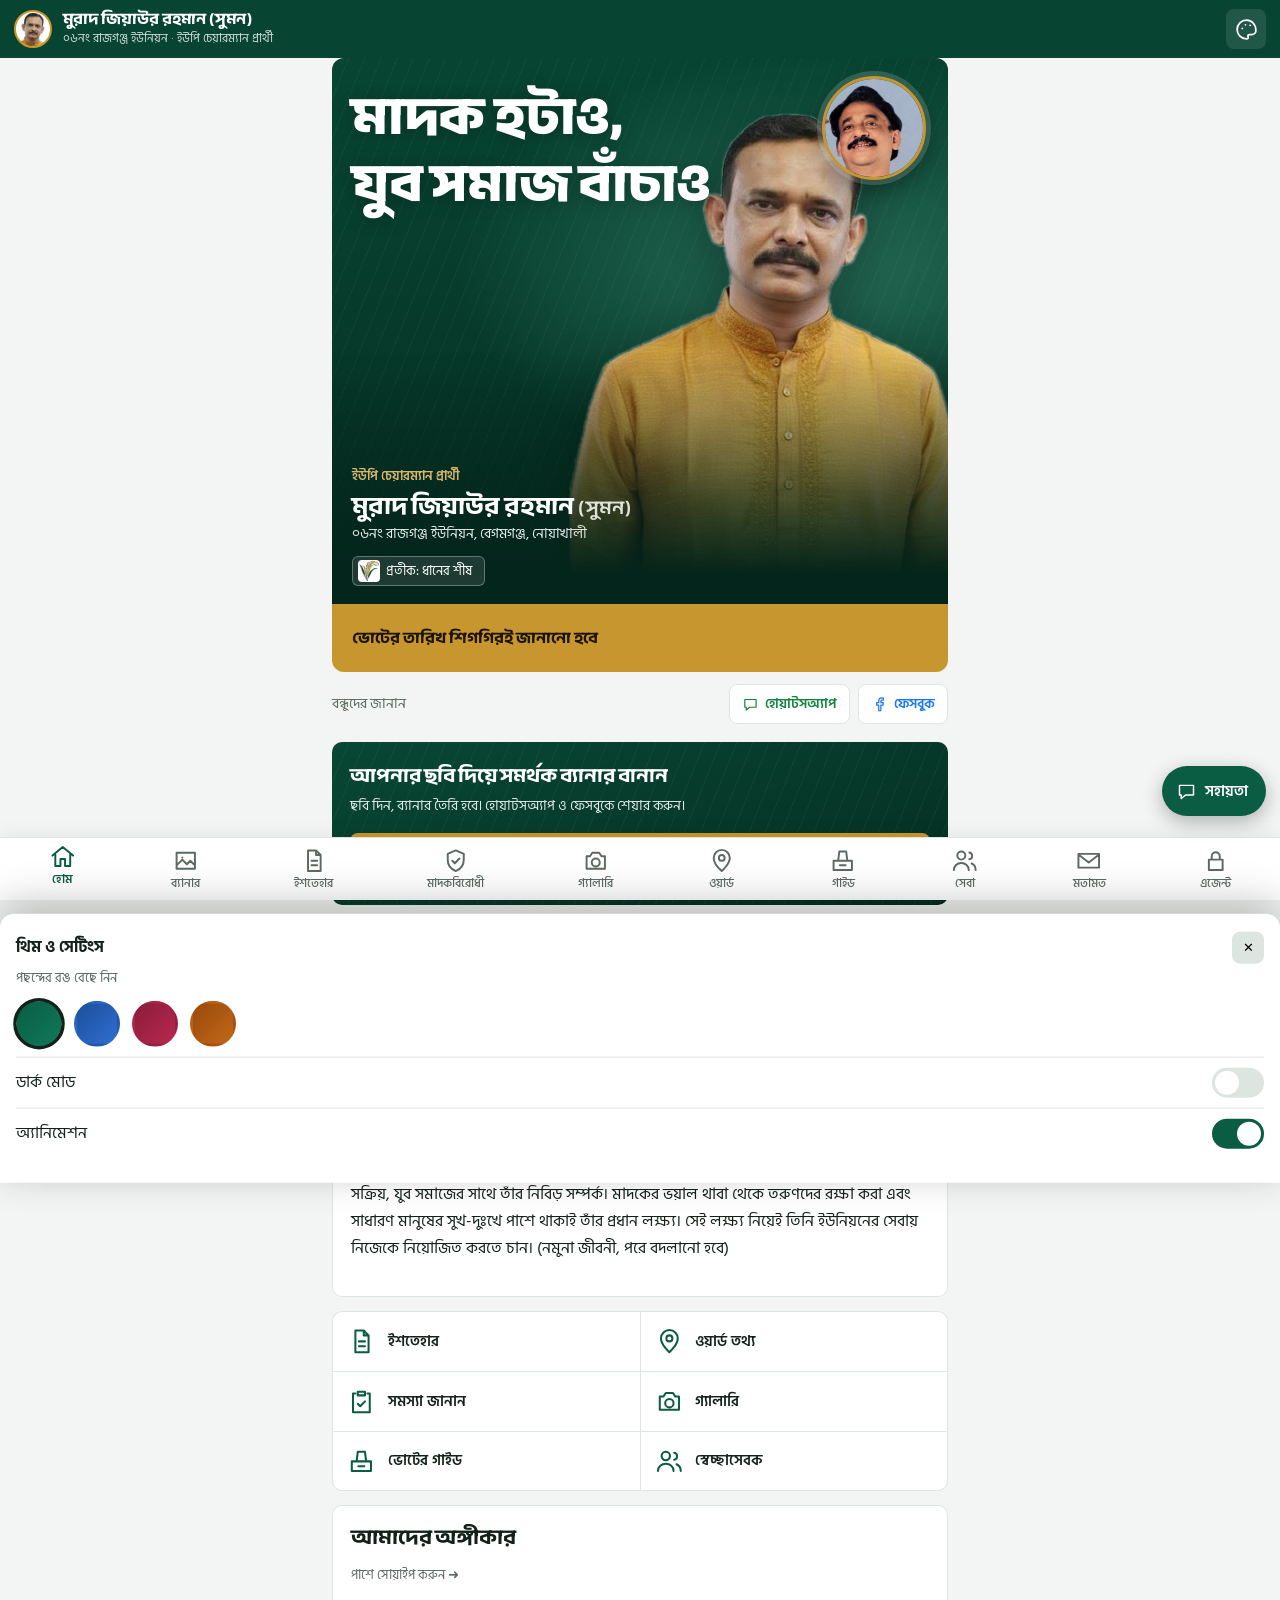
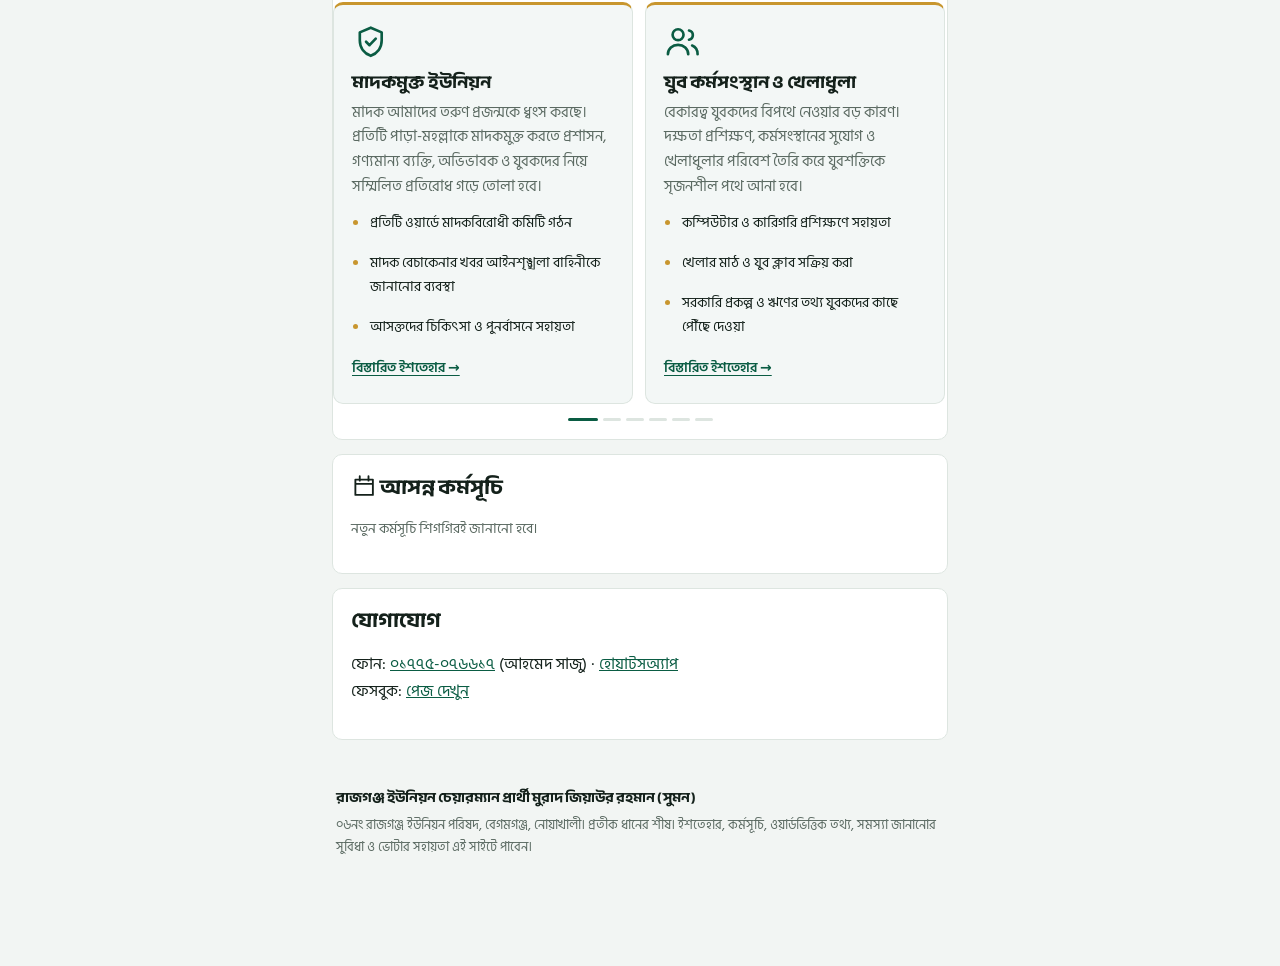
==== commit c117e52f: "Add files via upload" ====
--- a/index.html
+++ b/index.html
@@ -10,7 +10,7 @@
 <nav><button class="on" data-t="home"><span>🏠</span>হোম</button><button data-t="make"><span>🖼️</span>ব্যানার</button><button data-t="manifesto"><span>📜</span>ইশতেহার</button><button data-t="drug"><span>🛡️</span>মাদকবিরোধী</button><button data-t="gallery"><span>📷</span>গ্যালারি</button><button data-t="ward"><span>📍</span>ওয়ার্ড</button><button data-t="guide"><span>🗳️</span>গাইড</button><button data-t="svc"><span>🤝</span>সেবা</button><button data-t="form"><span>✉️</span>মতামত</button><a href="agent.html"><span>🔒</span>এজেন্ট</a></nav>
 <main>
 <section id="home" class="on"><div id="nt" class="nt" style="display:none"></div>
-<div class="hero2"><div class="hx"><h2 class="hsl" id="hsl"><span>মাদক হটাও,</span><span>যুব সমাজ বাঁচাও</span></h2></div><img class="him" src="img/hero_cut.png" alt="মুরাদ জিয়াউর রহমান (সুমন)" width="450" height="545"><div class="hnm"><span class="rl">ইউপি চেয়ারম্যান প্রার্থী</span><b>মুরাদ জিয়াউর রহমান <span>(সুমন)</span></b><span>০৬নং রাজগঞ্জ ইউনিয়ন, বেগমগঞ্জ, নোয়াখালী</span><span id="sy" class="chip"></span></div></div>
+<div class="hero2"><div class="hx"><h2 class="hsl" id="hsl"><span>মাদক হটাও,</span><span>যুব সমাজ বাঁচাও</span></h2></div><img class="dpt" src="img/dunu.jpg" alt="প্রয়াত উবায়দুল্লাহ দুনু, সাবেক চেয়ারম্যান" width="96" height="96"><img class="him" src="img/hero_cut.png" alt="মুরাদ জিয়াউর রহমান (সুমন)" width="450" height="545"><div class="hnm"><span class="rl">ইউপি চেয়ারম্যান প্রার্থী</span><b>মুরাদ জিয়াউর রহমান <span>(সুমন)</span></b><span>০৬নং রাজগঞ্জ ইউনিয়ন, বেগমগঞ্জ, নোয়াখালী</span><span id="sy" class="chip"></span></div></div>
 <div class="cdw"><div id="cd"></div></div>
 <div class="shr"><span>বন্ধুদের জানান</span><button id="shs">💬 হোয়াটসঅ্যাপ</button><button id="shf">📘 ফেসবুক</button></div>
 <div class="cta2"><div><h3>আপনার ছবি দিয়ে সমর্থক ব্যানার বানান</h3><p>ছবি দিন, ব্যানার তৈরি হবে। হোয়াটসঅ্যাপ ও ফেসবুকে শেয়ার করুন।</p></div><button class="gbtn" data-go="make">🖼️ ব্যানার বানান</button></div>
@@ -49,5 +49,7 @@
 <section id="svc"><div class="card"><h2>সেবা ও জরুরি তথ্য</h2><ul><li>জরুরি সহায়তা: <a href="tel:999">৯৯৯</a></li><li>জন্ম ও মৃত্যু নিবন্ধন, নাগরিক ও ওয়ারিশ সনদ, ভাতার আবেদন: ইউনিয়ন পরিষদ কার্যালয়ে যোগাযোগ করুন <a id="of"></a></li><li>যোগাযোগ: <span id="ct"></span></li></ul></div></section>
 </main>
 <footer class="ft2"><b>রাজগঞ্জ ইউনিয়ন চেয়ারম্যান প্রার্থী মুরাদ জিয়াউর রহমান (সুমন)</b><p>০৬নং রাজগঞ্জ ইউনিয়ন পরিষদ, বেগমগঞ্জ, নোয়াখালী। প্রতীক ধানের শীষ। ইশতেহার, কর্মসূচি, ওয়ার্ডভিত্তিক তথ্য, সমস্যা জানানোর সুবিধা ও ভোটার সহায়তা এই সাইটে পাবেন।</p></footer>
-<button id="cb" aria-label="ভোটার সহায়তা">💬<span>সহায়তা</span></button><div id="cp"><div class="chd"><b>🗳️ ভোটার সহায়তা</b><button id="cx" aria-label="বন্ধ">✕</button></div><div id="cm"></div><div id="cq"></div><div class="cin"><input id="ci" placeholder="আপনার প্রশ্ন লিখুন…" autocomplete="off"><button id="cs">➤</button></div></div><div id="ts"><b>🎨 থিম ও সেটিংস</b><div class="sw" id="swp"></div><div class="tg">ডার্ক মোড<button id="dkb"></button></div><div class="tg">অ্যানিমেশন<button id="mob" class="on"></button></div><button class="btn" id="tc">ঠিক আছে</button></div><div id="sp"><img class="lg" id="spi" alt=""><b id="spn"></b><small>০৬নং রাজগঞ্জ ইউনিয়ন</small></div><div id="tt"></div><canvas id="cf"></canvas>
-<script src="js/config.js"></script><script src="js/app.js"></script><script src="js/studio.js"></script><script src="js/extras.js"></script><script src="js/extras2.js"></script><script src="js/icons.js"></script><script src="js/motion.js"></script></body></html>+<div id="sp"><img id="spi" alt="" width="96" height="96" style="width:96px;height:96px;border-radius:50%;object-fit:cover;border:3px solid var(--acc);margin:0 auto"><b id="spn"></b><small>আপনার পাশে, আপনাদের সাথে</small></div><canvas id="cf"></canvas><div id="tt"></div>
+<div id="ts"><div style="display:flex;justify-content:space-between;align-items:center"><b>থিম ও সেটিংস</b><button id="tc" aria-label="বন্ধ" style="border:0;background:var(--line);border-radius:8px;width:32px;height:32px;cursor:pointer">✕</button></div><small>পছন্দের রঙ বেছে নিন</small><div class="sw" id="swp"></div><div class="tg"><span>ডার্ক মোড</span><button id="dkb" aria-label="ডার্ক মোড"></button></div><div class="tg"><span>অ্যানিমেশন</span><button id="mob" class="on" aria-label="অ্যানিমেশন"></button></div></div>
+<button id="cb" aria-label="ভোটার সহায়তা">💬<span>সহায়তা</span></button><div id="cp" role="dialog" aria-label="ভোটার সহায়তা"><div class="chd"><div class="chav"></div><div class="cht"><b>ভোটার সহায়তা</b><small><i></i> অনলাইন</small></div><button id="cx" aria-label="বন্ধ">✕</button></div><div id="cm" aria-live="polite"></div><div id="cq"></div><div class="cin"><input id="ci" placeholder="প্রশ্ন, নাম বা ভোটার নম্বর লিখুন…" autocomplete="off" enterkeyhint="send"><button id="cs" aria-label="পাঠান">➤</button></div></div>
+<script src="js/config.js"></script><script src="js/app.js"></script><script src="js/studio.js"></script><script src="js/extras.js"></script><script src="js/extras2.js"></script><script src="js/kb.js"></script><script src="js/bot.js"></script><script src="js/icons.js"></script><script src="js/motion.js"></script></body></html>
--- a/css/home.css
+++ b/css/home.css
@@ -34,7 +34,7 @@
 
 /* ---- হিরো ---- */
 .nt{margin:12px 0 0;padding:10px 14px;border-radius:8px;background:color-mix(in srgb,var(--acc) 18%,var(--card));border:1px solid color-mix(in srgb,var(--acc) 55%,var(--line));font-weight:600;font-size:14.5px}
-.hero2{position:relative;margin:0 -12px;height:488px;overflow:hidden;color:#fff;background:repeating-linear-gradient(112deg,rgba(255,255,255,.035) 0 1px,transparent 1px 15px),radial-gradient(90% 60% at 78% 38%,color-mix(in srgb,var(--c) 88%,#fff) 0,transparent 65%),linear-gradient(172deg,color-mix(in srgb,var(--c) 76%,#000),color-mix(in srgb,var(--c) 48%,#000))}
+.hero2{position:relative;margin:0 -12px;height:546px;overflow:hidden;color:#fff;background:repeating-linear-gradient(112deg,rgba(255,255,255,.035) 0 1px,transparent 1px 15px),radial-gradient(90% 60% at 78% 38%,color-mix(in srgb,var(--c) 88%,#fff) 0,transparent 65%),linear-gradient(172deg,color-mix(in srgb,var(--c) 76%,#000),color-mix(in srgb,var(--c) 48%,#000))}
 .hx{position:relative;z-index:3;padding:26px 20px 0}
 .hsl{margin:0;font:800 clamp(34px,10.4vw,54px)/1.24 var(--fd);letter-spacing:-.3px;text-shadow:0 2px 18px rgba(0,0,0,.28)}
 .hsl span{display:block;animation:rise .8s var(--ease) both}.hsl span:nth-child(2){animation-delay:.12s}.hsl span:nth-child(3){animation-delay:.24s}
@@ -181,3 +181,31 @@
 .pc li,.wdt li{background:none;padding:0;border:0;border-radius:0}
 nav button,nav a{opacity:1}
 .pc ul{list-style:disc}.pc li{margin:4px 0}
+
+/* ---- হিরো: দুনু চেয়ারম্যানের ছবি ---- */
+.dpt{position:absolute;z-index:3;top:14px;right:14px;width:88px;height:88px;border-radius:50%;object-fit:cover;object-position:50% 22%;border:3px solid var(--acc);box-shadow:0 0 0 5px rgba(255,255,255,.16),0 10px 26px rgba(0,0,0,.45);animation:dpin .9s .35s var(--ease) both}
+@keyframes dpin{from{opacity:0;transform:scale(.6) translateY(-10px)}to{opacity:1;transform:none}}
+@media(min-width:700px){.dpt{width:104px;height:104px;top:18px;right:22px}}
+
+/* ---- নতুন চ্যাট ---- */
+#cp{max-height:min(78vh,600px);width:auto}
+.chd{gap:10px;justify-content:flex-start}.chd .cht{flex:1;display:flex;flex-direction:column;line-height:1.25}.chd .cht b{font:700 15.5px var(--fd)}
+.chd small{font-size:12px;opacity:.9;display:flex;align-items:center;gap:5px}.chd small i{width:7px;height:7px;border-radius:50%;background:#5dd18b;display:inline-block}
+.chav{width:38px;height:38px;border-radius:50%;background:rgba(255,255,255,.2);display:grid;place-items:center;font-size:19px;flex:none}
+#cm{background:color-mix(in srgb,var(--c) 5%,var(--bg,#f4f6f5));padding:12px;gap:9px;scroll-behavior:smooth}
+.bm{font-size:14.5px;line-height:1.6;border-radius:16px;word-break:break-word;animation:bub .38s cubic-bezier(.2,.9,.3,1.2) both;transform-origin:bottom left}
+.bm.b{background:var(--card);border-bottom-left-radius:4px;box-shadow:0 1px 3px rgba(0,0,0,.08)}
+.bm.u{border-bottom-right-radius:4px;transform-origin:bottom right;background:var(--c)}
+@keyframes bub{from{opacity:0;transform:translateY(26px) scale(.9)}to{opacity:1;transform:none}}
+.bm a{color:var(--c);font-weight:600}.bm.u a{color:#fff}
+.bm .tm{display:block;font-size:10.5px;opacity:.55;margin-top:3px;text-align:right}
+.bm ul{margin:4px 0 0;padding-left:18px}.bm li{margin:2px 0}
+.ty{display:inline-flex;gap:4px;padding:12px 14px}.ty i{width:7px;height:7px;border-radius:50%;background:var(--c);opacity:.35;animation:tyd 1s infinite}.ty i:nth-child(2){animation-delay:.15s}.ty i:nth-child(3){animation-delay:.3s}
+@keyframes tyd{0%,60%,100%{transform:none;opacity:.35}30%{transform:translateY(-5px);opacity:1}}
+.bm .sl{width:100%;border-radius:10px;border:1px solid var(--line);margin-top:8px;display:block;background:#fff}
+.bm .ba button{border-radius:99px}
+.cin input{border-radius:99px;padding:0 16px}.cin button{border-radius:50%;width:44px;height:44px}
+.ch-w{display:inline-block;padding:1px 8px;border-radius:99px;background:color-mix(in srgb,var(--c) 14%,transparent);font-size:12px;font-weight:600}
+@media(prefers-reduced-motion:reduce){.bm{animation:none}}
+#cq,.cin,.chd{flex:none}#cq button{white-space:nowrap}
+.chav{background:#fff url(../img/candidate.jpg) center/cover;font-size:0;border:2px solid var(--acc)}
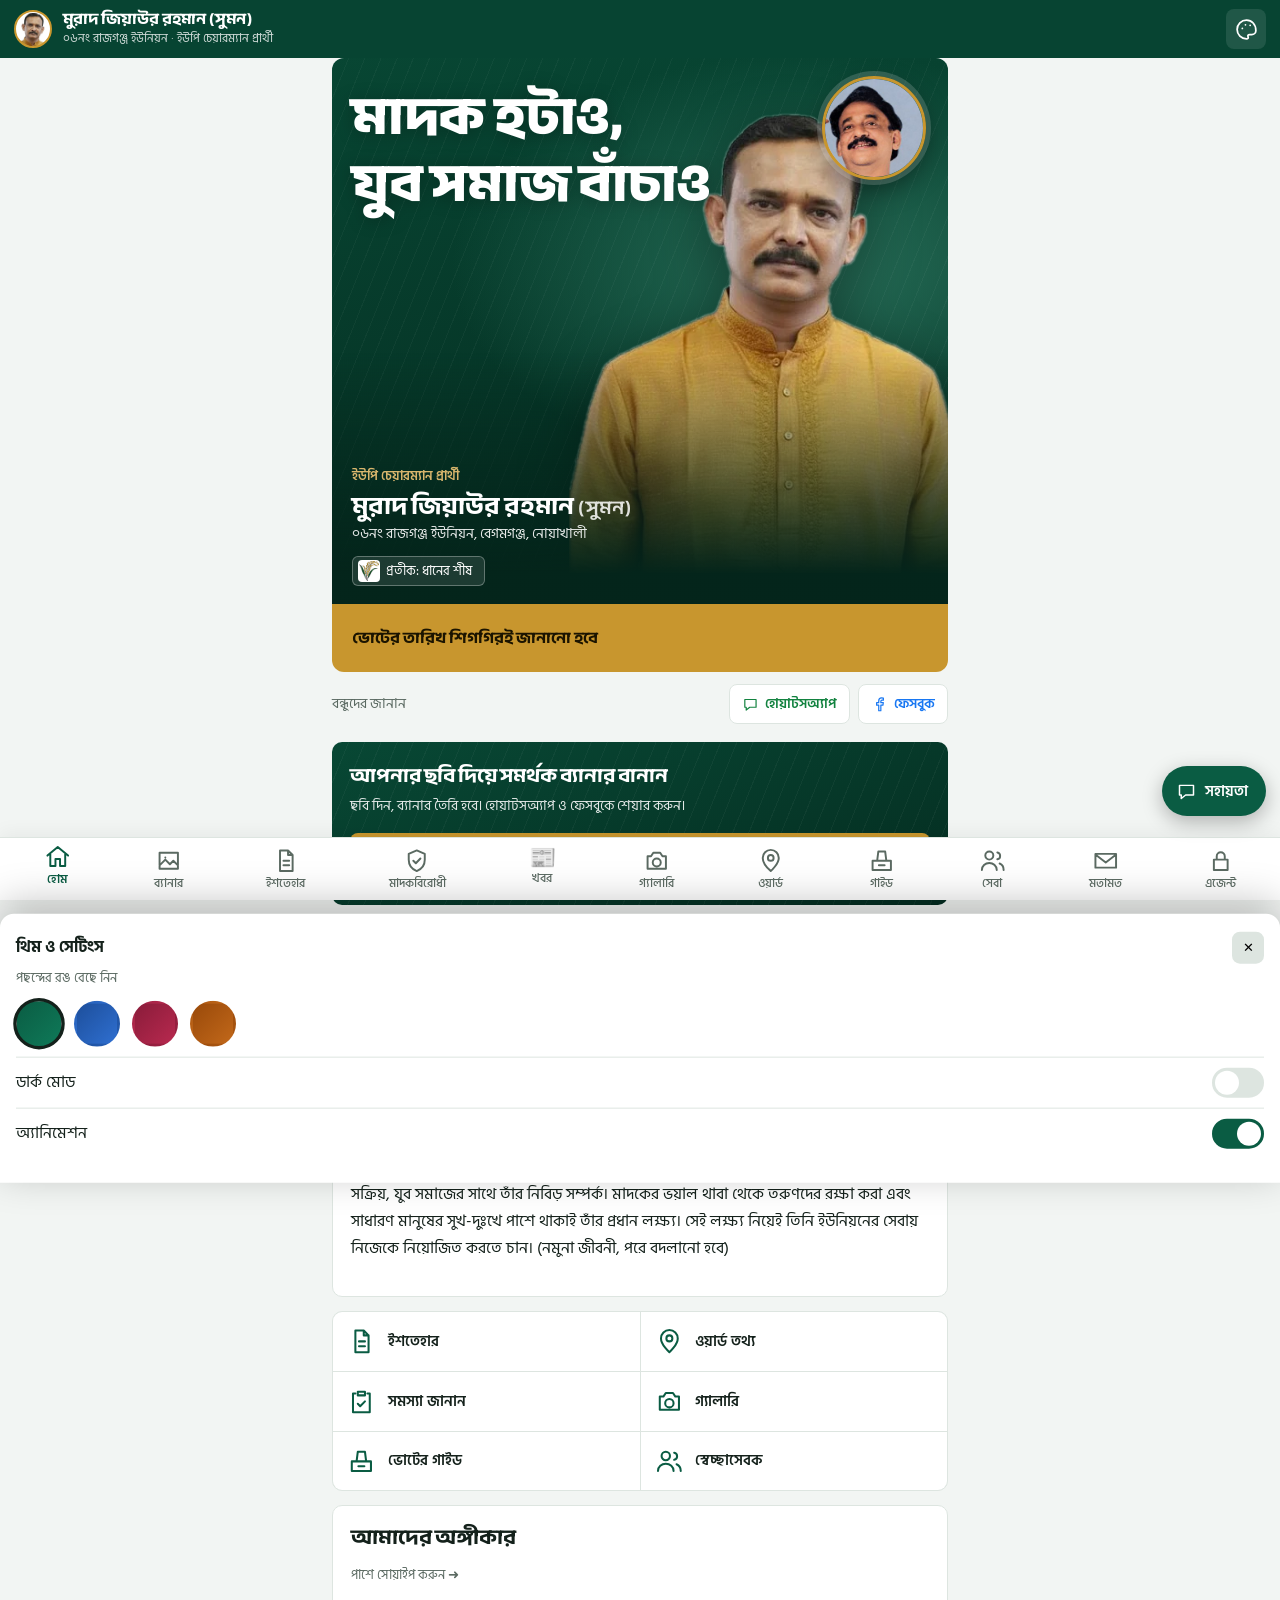
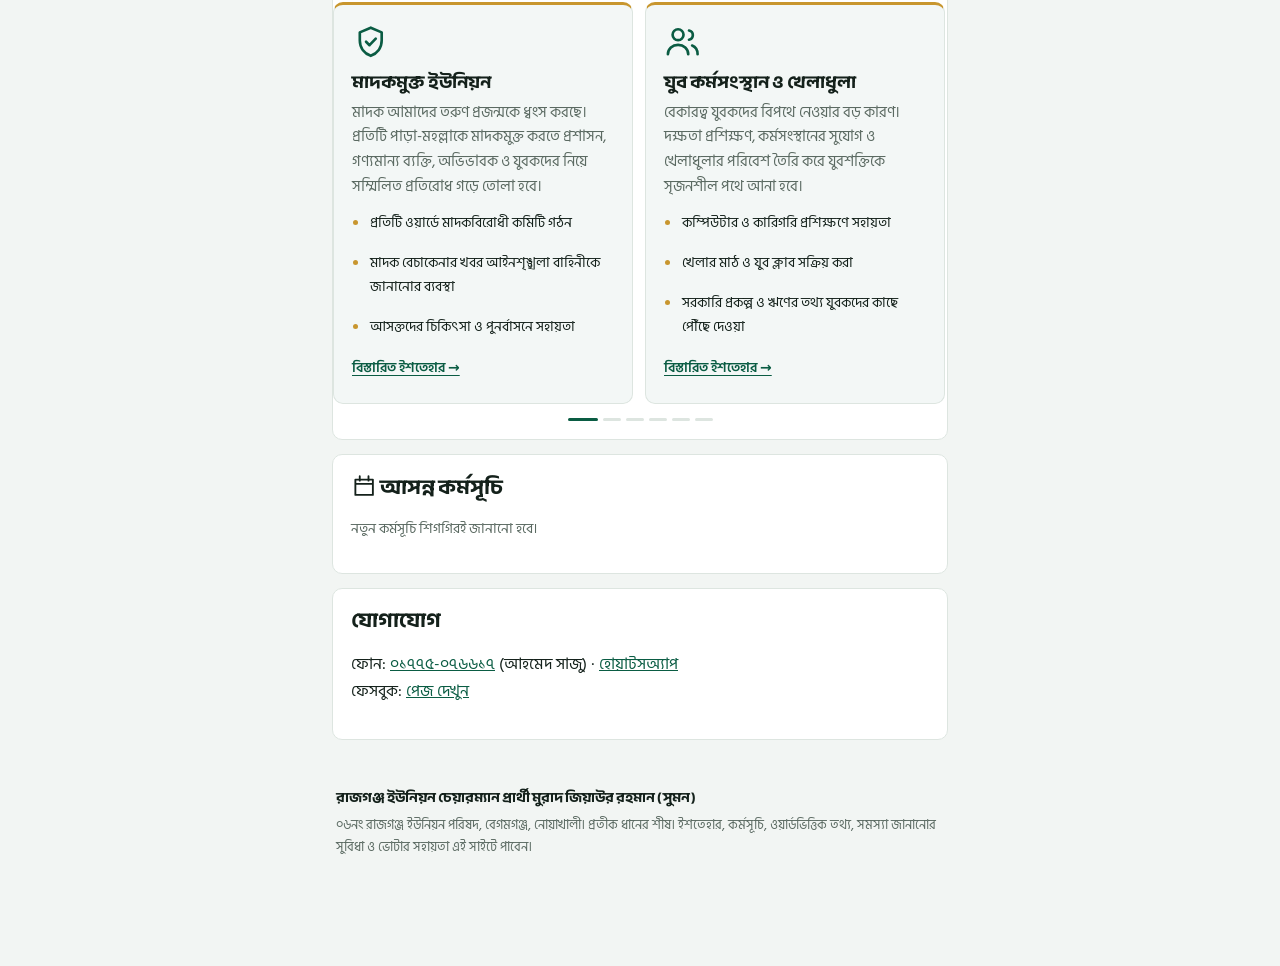
==== commit aaaf0a9c: "Add files via upload" ====
--- a/index.html
+++ b/index.html
@@ -5,12 +5,12 @@
 <meta property="og:type" content="website"><meta property="og:locale" content="bn_BD"><meta property="og:site_name" content="রাজগঞ্জ ইউনিয়ন · সুমন ভাই"><meta property="og:title" content="রাজগঞ্জ ইউনিয়ন চেয়ারম্যান প্রার্থী মুরাদ জিয়াউর রহমান (সুমন) — ধানের শীষ"><meta property="og:description" content="মাদক হটাও, যুব সমাজ বাঁচাও — ০৬নং রাজগঞ্জ ইউনিয়ন। ইশতেহার, কর্মসূচি ও সমর্থক ব্যানার।">
 <meta property="og:image" content="https://sumonchairman.vercel.app/img/og.jpg"><meta property="og:image:width" content="1200"><meta property="og:image:height" content="630"><meta property="og:url" content="https://sumonchairman.vercel.app/"><meta name="twitter:card" content="summary_large_image"><meta name="twitter:image" content="https://sumonchairman.vercel.app/img/og.jpg"><meta name="theme-color" content="#0a5c43">
 <script type="application/ld+json">{"@context":"https://schema.org","@type":"Person","name":"মুরাদ জিয়াউর রহমান (সুমন)","alternateName":["সুমন","Murad Ziaur Rahman Sumon"],"jobTitle":"ইউনিয়ন পরিষদ চেয়ারম্যান প্রার্থী","url":"https://sumonchairman.vercel.app/","image":"https://sumonchairman.vercel.app/img/candidate.jpg","affiliation":{"@type":"Organization","name":"বাংলাদেশ জাতীয়তাবাদী দল (বিএনপি)"},"workLocation":{"@type":"AdministrativeArea","name":"০৬নং রাজগঞ্জ ইউনিয়ন, বেগমগঞ্জ, নোয়াখালী"}}</script>
-<link rel="preconnect" href="https://fonts.googleapis.com"><link rel="preconnect" href="https://fonts.gstatic.com" crossorigin><link rel="stylesheet" href="https://fonts.googleapis.com/css2?family=Anek+Bangla:wght@600;700;800&family=Hind+Siliguri:wght@400;500;600&display=swap"><link rel="stylesheet" href="css/style.css"><link rel="stylesheet" href="css/home.css"><link rel="manifest" href="manifest.json"><link rel="apple-touch-icon" href="img/icon-192.png"></head><body>
+<link rel="preload" as="image" href="img/hero_cut.webp" type="image/webp"><link rel="preconnect" href="https://fonts.googleapis.com"><link rel="preconnect" href="https://fonts.gstatic.com" crossorigin><link rel="stylesheet" href="https://fonts.googleapis.com/css2?family=Anek+Bangla:wght@600;700;800&family=Hind+Siliguri:wght@400;500;600&display=swap"><link rel="stylesheet" href="css/style.css"><link rel="stylesheet" href="css/home.css"><link rel="manifest" href="manifest.json"><link rel="apple-touch-icon" href="img/icon-192.png"></head><body>
 <header class="bar"><div class="av" id="av"></div><div class="bt"><h1 id="hn"></h1><p id="hp"></p></div><button id="tb" aria-label="থিম ও সেটিংস">🎨</button></header>
-<nav><button class="on" data-t="home"><span>🏠</span>হোম</button><button data-t="make"><span>🖼️</span>ব্যানার</button><button data-t="manifesto"><span>📜</span>ইশতেহার</button><button data-t="drug"><span>🛡️</span>মাদকবিরোধী</button><button data-t="gallery"><span>📷</span>গ্যালারি</button><button data-t="ward"><span>📍</span>ওয়ার্ড</button><button data-t="guide"><span>🗳️</span>গাইড</button><button data-t="svc"><span>🤝</span>সেবা</button><button data-t="form"><span>✉️</span>মতামত</button><a href="agent.html"><span>🔒</span>এজেন্ট</a></nav>
+<nav><button class="on" data-t="home"><span>🏠</span>হোম</button><button data-t="make"><span>🖼️</span>ব্যানার</button><button data-t="manifesto"><span>📜</span>ইশতেহার</button><button data-t="drug"><span>🛡️</span>মাদকবিরোধী</button><button data-t="news"><span>📰</span>খবর</button><button data-t="gallery"><span>📷</span>গ্যালারি</button><button data-t="ward"><span>📍</span>ওয়ার্ড</button><button data-t="guide"><span>🗳️</span>গাইড</button><button data-t="svc"><span>🤝</span>সেবা</button><button data-t="form"><span>✉️</span>মতামত</button><a href="agent.html"><span>🔒</span>এজেন্ট</a></nav>
 <main>
 <section id="home" class="on"><div id="nt" class="nt" style="display:none"></div>
-<div class="hero2"><div class="hx"><h2 class="hsl" id="hsl"><span>মাদক হটাও,</span><span>যুব সমাজ বাঁচাও</span></h2></div><img class="dpt" src="img/dunu.jpg" alt="প্রয়াত উবায়দুল্লাহ দুনু, সাবেক চেয়ারম্যান" width="96" height="96"><img class="him" src="img/hero_cut.png" alt="মুরাদ জিয়াউর রহমান (সুমন)" width="450" height="545"><div class="hnm"><span class="rl">ইউপি চেয়ারম্যান প্রার্থী</span><b>মুরাদ জিয়াউর রহমান <span>(সুমন)</span></b><span>০৬নং রাজগঞ্জ ইউনিয়ন, বেগমগঞ্জ, নোয়াখালী</span><span id="sy" class="chip"></span></div></div>
+<div class="hero2"><div class="hx"><h2 class="hsl" id="hsl"><span>মাদক হটাও,</span><span>যুব সমাজ বাঁচাও</span></h2></div><img class="dpt" src="img/dunu_s.jpg" alt="প্রয়াত উবায়দুল্লাহ দুনু, সাবেক চেয়ারম্যান" width="96" height="96"><img class="him" src="img/hero_cut.webp" fetchpriority="high" alt="মুরাদ জিয়াউর রহমান (সুমন)" width="450" height="545"><div class="hnm"><span class="rl">ইউপি চেয়ারম্যান প্রার্থী</span><b>মুরাদ জিয়াউর রহমান <span>(সুমন)</span></b><span>০৬নং রাজগঞ্জ ইউনিয়ন, বেগমগঞ্জ, নোয়াখালী</span><span id="sy" class="chip"></span></div></div>
 <div class="cdw"><div id="cd"></div></div>
 <div class="shr"><span>বন্ধুদের জানান</span><button id="shs">💬 হোয়াটসঅ্যাপ</button><button id="shf">📘 ফেসবুক</button></div>
 <div class="cta2"><div><h3>আপনার ছবি দিয়ে সমর্থক ব্যানার বানান</h3><p>ছবি দিন, ব্যানার তৈরি হবে। হোয়াটসঅ্যাপ ও ফেসবুকে শেয়ার করুন।</p></div><button class="gbtn" data-go="make">🖼️ ব্যানার বানান</button></div>
@@ -19,6 +19,7 @@
 <div class="tl-g"><button class="tl" data-go="manifesto"><span>📜</span>ইশতেহার</button><button class="tl" data-go="ward"><span>📍</span>ওয়ার্ড তথ্য</button><button class="tl" data-go="ward" data-tab="rp"><span>🛠️</span>সমস্যা জানান</button><button class="tl" data-go="gallery"><span>📷</span>গ্যালারি</button><button class="tl" data-go="guide"><span>🗳️</span>ভোটের গাইড</button><button class="tl" data-go="form"><span>🙋</span>স্বেচ্ছাসেবক</button></div>
 <div class="card"><h2>আমাদের অঙ্গীকার</h2><small>পাশে সোয়াইপ করুন ➜</small><div id="pl"></div></div>
 <div class="card"><h2>🗓️ আসন্ন কর্মসূচি</h2><div id="ev"><p class="m">লোড হচ্ছে…</p></div></div>
+<div id="nws" hidden></div>
 <div class="card"><h2>যোগাযোগ</h2><p>ফোন: <a id="ph"></a><br>ফেসবুক: <a id="fb">পেজ দেখুন</a></p></div></section>
 <section id="make"><div class="card"><h2>সমর্থক ব্যানার ও প্রোফাইল ফ্রেম</h2>
 <label>আপনার ছবি<input id="pf" type="file" accept="image/*"></label><label>আপনার নাম<input id="un" placeholder="যেমন: আব্দুল করিম"></label>
@@ -33,7 +34,8 @@
 <section id="manifesto"><h2>ইশতেহার</h2><div id="mf"></div></section>
 <section id="drug"><div class="card"><h2>🛡️ মাদকের বিরুদ্ধে আমার অবস্থান</h2><p id="dlead"></p><ul id="dp"></ul><div id="dm"></div><button class="btn" id="dc">🤝 মাদকবিরোধী উদ্যোগে যুক্ত হোন</button></div></section>
 
-<section id="gallery"><h2>গ্যালারি</h2><div id="gk" class="gk"></div><p id="gd" class="gdsc"></p><div id="gl" class="gal"></div><div id="vl"></div></section>
+<section id="news"><h2>খবর ও ঘোষণা</h2><div id="nl" class="nl"><p class="m">লোড হচ্ছে…</p></div></section>
+<section id="gallery"><h2>গ্যালারি</h2><div id="gk" class="gk"></div><p id="gd" class="gdsc"></p><div id="gl" class="gal"></div><div id="vh" class="vhd">🎬 ভিডিও</div><div id="vl" class="vg"></div><div id="vv"></div></section>
 <section id="form"><div class="card"><h2>মতামত / সমস্যা জানান / স্বেচ্ছাসেবক হোন</h2>
 <label>কী জানাতে চান?<select id="ft"><option>মতামত</option><option>সমস্যা জানান</option><option>স্বেচ্ছাসেবক হতে চাই</option></select></label>
 <label>নাম<input id="fn"></label><label>ফোন<input id="fp" type="tel" inputmode="tel"></label>
@@ -52,4 +54,4 @@
 <div id="sp"><img id="spi" alt="" width="96" height="96" style="width:96px;height:96px;border-radius:50%;object-fit:cover;border:3px solid var(--acc);margin:0 auto"><b id="spn"></b><small>আপনার পাশে, আপনাদের সাথে</small></div><canvas id="cf"></canvas><div id="tt"></div>
 <div id="ts"><div style="display:flex;justify-content:space-between;align-items:center"><b>থিম ও সেটিংস</b><button id="tc" aria-label="বন্ধ" style="border:0;background:var(--line);border-radius:8px;width:32px;height:32px;cursor:pointer">✕</button></div><small>পছন্দের রঙ বেছে নিন</small><div class="sw" id="swp"></div><div class="tg"><span>ডার্ক মোড</span><button id="dkb" aria-label="ডার্ক মোড"></button></div><div class="tg"><span>অ্যানিমেশন</span><button id="mob" class="on" aria-label="অ্যানিমেশন"></button></div></div>
 <button id="cb" aria-label="ভোটার সহায়তা">💬<span>সহায়তা</span></button><div id="cp" role="dialog" aria-label="ভোটার সহায়তা"><div class="chd"><div class="chav"></div><div class="cht"><b>ভোটার সহায়তা</b><small><i></i> অনলাইন</small></div><button id="cx" aria-label="বন্ধ">✕</button></div><div id="cm" aria-live="polite"></div><div id="cq"></div><div class="cin"><input id="ci" placeholder="প্রশ্ন, নাম বা ভোটার নম্বর লিখুন…" autocomplete="off" enterkeyhint="send"><button id="cs" aria-label="পাঠান">➤</button></div></div>
-<script src="js/config.js"></script><script src="js/app.js"></script><script src="js/studio.js"></script><script src="js/extras.js"></script><script src="js/extras2.js"></script><script src="js/kb.js"></script><script src="js/bot.js"></script><script src="js/icons.js"></script><script src="js/motion.js"></script></body></html>+<script src="js/config.js"></script><script src="js/app.js"></script><script src="js/studio.js"></script><script src="js/extras.js"></script><script src="js/extras2.js"></script><script src="js/kb.js"></script><script src="js/bot.js"></script><script src="js/live.js"></script><script src="js/icons.js"></script><script src="js/motion.js"></script></body></html>
--- a/css/home.css
+++ b/css/home.css
@@ -209,3 +209,20 @@
 @media(prefers-reduced-motion:reduce){.bm{animation:none}}
 #cq,.cin,.chd{flex:none}#cq button{white-space:nowrap}
 .chav{background:#fff url(../img/candidate.jpg) center/cover;font-size:0;border:2px solid var(--acc)}
+
+/* ---- v10: খবর, ভিডিও, ticker ---- */
+#nt.tf{animation:tkf .5s both}@keyframes tkf{from{opacity:0;transform:translateY(8px)}to{opacity:1;transform:none}}
+.nl{display:grid;gap:14px}@media(min-width:760px){.nl{grid-template-columns:1fr 1fr}}
+.nc{background:var(--card);border:1px solid var(--line);border-radius:18px;overflow:hidden;box-shadow:0 6px 20px rgba(0,0,0,.07);animation:up .5s both}
+.ni{aspect-ratio:16/9;background:linear-gradient(135deg,color-mix(in srgb,var(--c) 18%,var(--card)),var(--card));overflow:hidden}.ni img{width:100%;height:100%;object-fit:cover;display:block}
+.nb{padding:14px 16px 14px}.nb time{font-size:12.5px;color:var(--c);font-weight:600}.nb h3{font-size:18px;line-height:1.4;margin:4px 0 6px}
+.nx{font-size:14.5px;line-height:1.7;color:var(--ink);opacity:.88;display:-webkit-box;-webkit-line-clamp:3;-webkit-box-orient:vertical;overflow:hidden}.nx.o{display:block;-webkit-line-clamp:unset}
+.nb .lnk{padding:6px 0}.nb .ac{display:flex;gap:6px;margin-top:10px;flex-wrap:wrap}.nb .ac button{flex:1;min-width:92px;border:1px solid var(--line);background:transparent;color:var(--ink);border-radius:99px;padding:8px 10px;font:inherit;font-size:12.5px;cursor:pointer}
+.nh{display:block;width:100%;text-align:left;border:0;border-top:1px solid var(--line);background:none;color:var(--ink);padding:11px 2px;font:inherit;cursor:pointer}.nh:first-of-type{border-top:0}
+.nh time{display:block;font-size:12px;color:var(--c);font-weight:600}.nh b{display:block;font-size:15.5px;margin:2px 0}.nh span{font-size:13px;opacity:.7}
+.vhd{font:700 18px var(--fd);margin:22px 4px 10px}.vg{display:grid;gap:12px}@media(min-width:640px){.vg{grid-template-columns:1fr 1fr}}
+.vt{display:block;width:100%;text-align:left;border:1px solid var(--line);background:var(--card);color:var(--ink);border-radius:16px;padding:0 0 12px;overflow:hidden;cursor:pointer;font:inherit}
+.vp{display:grid;place-items:center;aspect-ratio:16/9;background:linear-gradient(135deg,var(--c),#06352a) center/cover;margin-bottom:10px}.vp i{width:54px;height:54px;border-radius:50%;background:rgba(255,255,255,.92);color:var(--c);font-style:normal;display:grid;place-items:center;font-size:20px;padding-left:4px;box-shadow:0 6px 18px rgba(0,0,0,.35)}
+.vt b{display:block;padding:0 14px;font-size:15.5px}.vt small{display:block;padding:2px 14px 0;color:var(--c);font-size:12.5px}.vne{text-align:center}
+.vx{position:fixed;inset:0;background:rgba(0,0,0,.82);z-index:80;display:grid;place-items:center;padding:12px}.vb{width:min(720px,100%);position:relative;color:#fff}.vb iframe,.vb video{width:100%;aspect-ratio:16/9;border:0;border-radius:12px;background:#000;display:block}.vb p{margin:10px 2px 0;font-size:15px}.vc{position:absolute;right:0;top:-44px;width:38px;height:38px;border-radius:50%;border:0;background:rgba(255,255,255,.2);color:#fff;font-size:18px;cursor:pointer}
+@keyframes up{from{opacity:0;transform:translateY(14px)}to{opacity:1;transform:none}}
